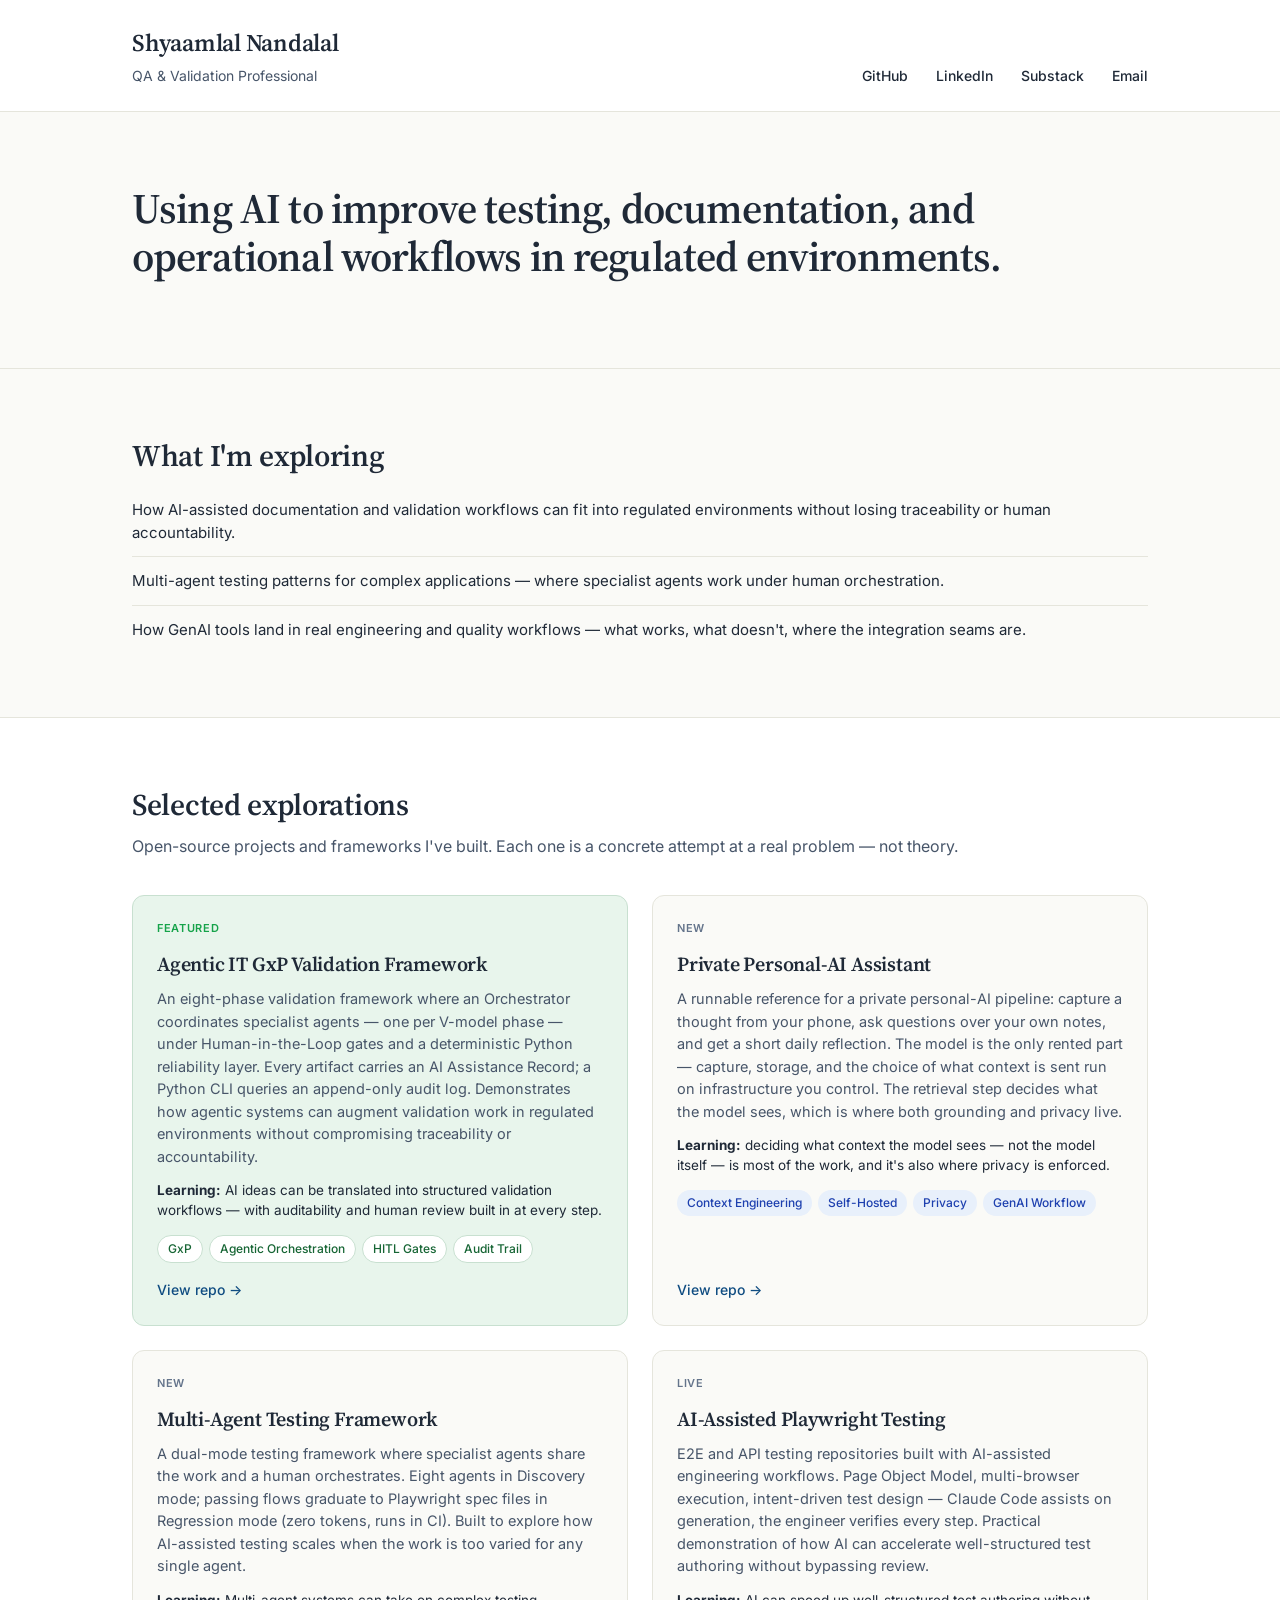
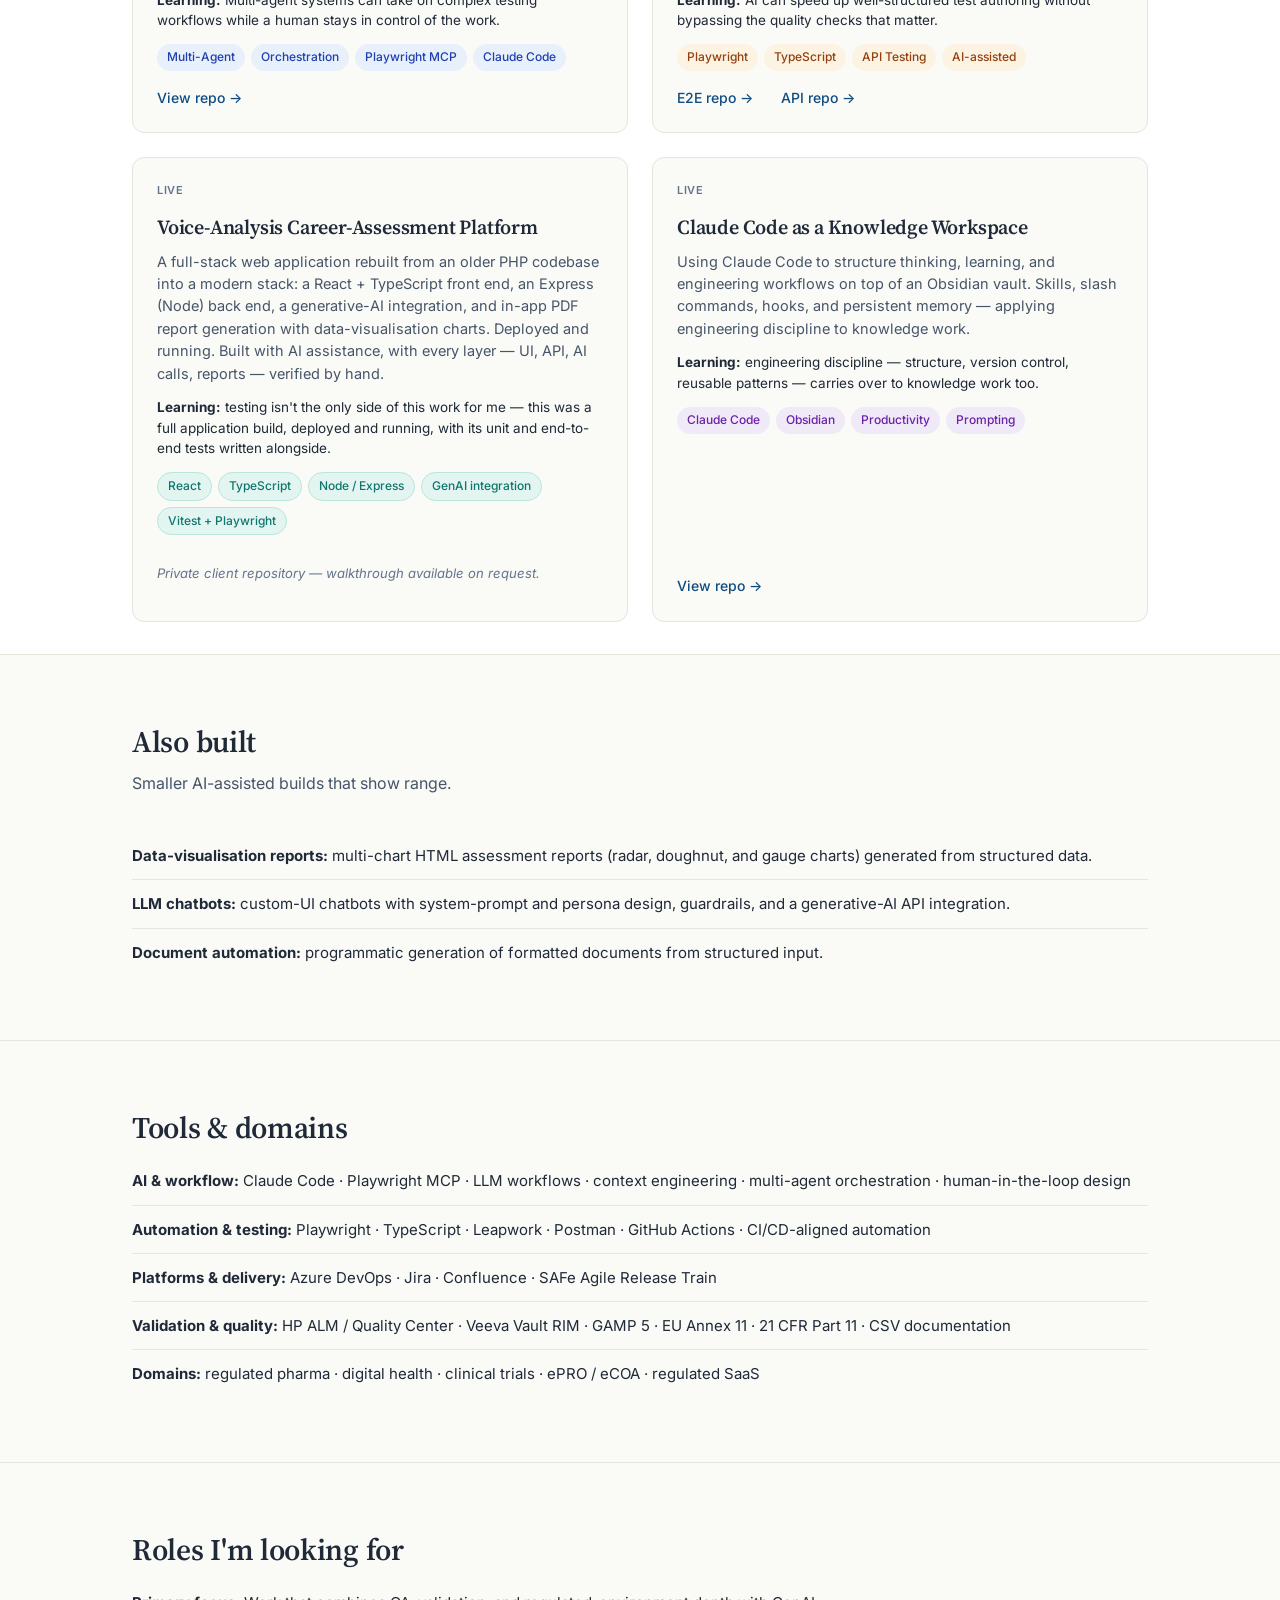
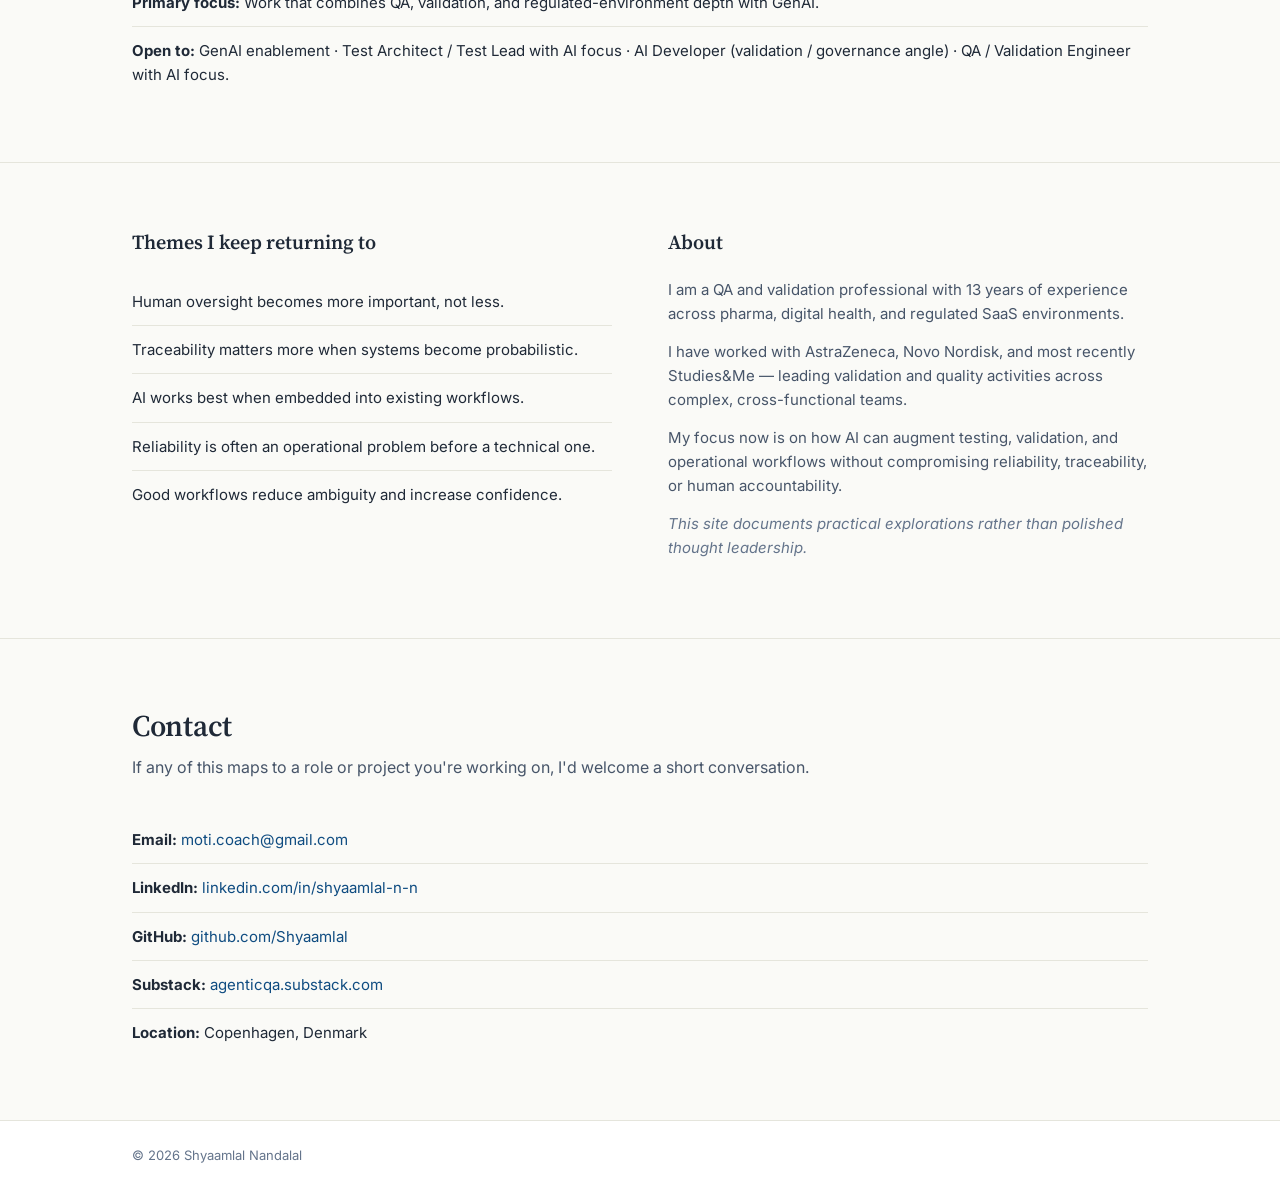
==== index.html @ 88d8c084 "Add Substack link to nav and contact Co-Authored-By: Claude Opus 5.5 <noreply@anthropic.com>" ====
<!DOCTYPE html>
<html lang="en">
<head>
  <meta charset="UTF-8" />
  <meta name="viewport" content="width=device-width, initial-scale=1.0" />
  <title>Shyaamlal Nandalal — QA & Validation Professional</title>
  <meta name="description" content="QA & Validation Professional using AI to improve testing, documentation, and operational workflows in regulated environments." />
  <link rel="stylesheet" href="style.css" />
  <link rel="preconnect" href="https://fonts.googleapis.com">
  <link rel="preconnect" href="https://fonts.gstatic.com" crossorigin>
  <link href="https://fonts.googleapis.com/css2?family=Inter:wght@400;500;600;700&family=Source+Serif+4:wght@400;600&display=swap" rel="stylesheet">
</head>
<body>

  <header class="site-header">
    <div class="container header-inner">
      <div class="brand">
        <h1 class="brand-name">Shyaamlal Nandalal</h1>
        <p class="brand-role">QA &amp; Validation Professional</p>
      </div>
      <nav class="site-nav">
        <a href="https://github.com/Shyaamlal" class="nav-link">GitHub</a>
        <a href="https://www.linkedin.com/in/shyaamlal-n-n/" class="nav-link">LinkedIn</a>
        <a href="https://agenticqa.substack.com" class="nav-link">Substack</a>
        <a href="mailto:moti.coach@gmail.com" class="nav-link">Email</a>
      </nav>
    </div>
  </header>

  <main>

    <section class="hero">
      <div class="container hero-inner">
        <div class="hero-text">
          <h2>Using AI to improve testing, documentation, and operational workflows in regulated environments.</h2>
        </div>
      </div>
    </section>

    <section id="what-i-help-with" class="themes-about">
      <div class="container">
        <h3 class="section-title">What I'm exploring</h3>
        <ul class="theme-list">
          <li>How AI-assisted documentation and validation workflows can fit into regulated environments without losing traceability or human accountability.</li>
          <li>Multi-agent testing patterns for complex applications — where specialist agents work under human orchestration.</li>
          <li>How GenAI tools land in real engineering and quality workflows — what works, what doesn't, where the integration seams are.</li>
        </ul>
      </div>
    </section>

    <section id="explorations" class="explorations">
      <div class="container">
        <h3 class="section-title">Selected explorations</h3>
        <p class="section-lede">Open-source projects and frameworks I've built. Each one is a concrete attempt at a real problem — not theory.</p>

        <div class="explorations-grid">

          <!-- Featured exploration -->
          <article class="exploration exploration-featured">
            <span class="exploration-badge">Featured</span>
            <h4 class="exploration-title">Agentic IT GxP Validation Framework</h4>
            <p class="exploration-desc">An eight-phase validation framework where an Orchestrator coordinates specialist agents — one per V-model phase — under Human-in-the-Loop gates and a deterministic Python reliability layer. Every artifact carries an AI Assistance Record; a Python CLI queries an append-only audit log. Demonstrates how agentic systems can augment validation work in regulated environments without compromising traceability or accountability.</p>
            <p class="exploration-takeaway"><strong>Learning:</strong> AI ideas can be translated into structured validation workflows — with auditability and human review built in at every step.</p>
            <div class="exploration-tags">
              <span class="tag tag-green">GxP</span>
              <span class="tag tag-green">Agentic Orchestration</span>
              <span class="tag tag-green">HITL Gates</span>
              <span class="tag tag-green">Audit Trail</span>
            </div>
            <div class="exploration-actions">
              <a href="https://github.com/Shyaamlal/AI-native-GxP-Validation-Testing" class="btn-link-accent">View repo →</a>
            </div>
          </article>

          <!-- Private Personal-AI Assistant -->
          <article class="exploration">
            <span class="exploration-status">New</span>
            <h4 class="exploration-title">Private Personal-AI Assistant</h4>
            <p class="exploration-desc">A runnable reference for a private personal-AI pipeline: capture a thought from your phone, ask questions over your own notes, and get a short daily reflection. The model is the only rented part — capture, storage, and the choice of what context is sent run on infrastructure you control. The retrieval step decides what the model sees, which is where both grounding and privacy live.</p>
            <p class="exploration-takeaway"><strong>Learning:</strong> deciding what context the model sees — not the model itself — is most of the work, and it's also where privacy is enforced.</p>
            <div class="exploration-tags">
              <span class="tag tag-blue">Context Engineering</span>
              <span class="tag tag-blue">Self-Hosted</span>
              <span class="tag tag-blue">Privacy</span>
              <span class="tag tag-blue">GenAI Workflow</span>
            </div>
            <div class="exploration-actions">
              <a href="https://github.com/Shyaamlal/personal-ai-assistant" class="btn-link-accent">View repo →</a>
            </div>
          </article>

          <!-- Multi-Agent Testing -->
          <article class="exploration">
            <span class="exploration-status">New</span>
            <h4 class="exploration-title">Multi-Agent Testing Framework</h4>
            <p class="exploration-desc">A dual-mode testing framework where specialist agents share the work and a human orchestrates. Eight agents in Discovery mode; passing flows graduate to Playwright spec files in Regression mode (zero tokens, runs in CI). Built to explore how AI-assisted testing scales when the work is too varied for any single agent.</p>
            <p class="exploration-takeaway"><strong>Learning:</strong> Multi-agent systems can take on complex testing workflows while a human stays in control of the work.</p>
            <div class="exploration-tags">
              <span class="tag tag-blue">Multi-Agent</span>
              <span class="tag tag-blue">Orchestration</span>
              <span class="tag tag-blue">Playwright MCP</span>
              <span class="tag tag-blue">Claude Code</span>
            </div>
            <div class="exploration-actions">
              <a href="https://github.com/Shyaamlal/claude-multi-agent-testing" class="btn-link-accent">View repo →</a>
            </div>
          </article>

          <!-- Playwright -->
          <article class="exploration">
            <span class="exploration-status">Live</span>
            <h4 class="exploration-title">AI-Assisted Playwright Testing</h4>
            <p class="exploration-desc">E2E and API testing repositories built with AI-assisted engineering workflows. Page Object Model, multi-browser execution, intent-driven test design — Claude Code assists on generation, the engineer verifies every step. Practical demonstration of how AI can accelerate well-structured test authoring without bypassing review.</p>
            <p class="exploration-takeaway"><strong>Learning:</strong> AI can speed up well-structured test authoring without bypassing the quality checks that matter.</p>
            <div class="exploration-tags">
              <span class="tag tag-amber">Playwright</span>
              <span class="tag tag-amber">TypeScript</span>
              <span class="tag tag-amber">API Testing</span>
              <span class="tag tag-amber">AI-assisted</span>
            </div>
            <div class="exploration-actions">
              <a href="https://github.com/Shyaamlal/playwright-ai-assisted-testing" class="btn-link-accent">E2E repo →</a>
              <a href="https://github.com/Shyaamlal/playwright-api-testing" class="btn-link-accent">API repo →</a>
            </div>
          </article>

          <!-- Voice-Analysis Platform (full-stack build) -->
          <article class="exploration">
            <span class="exploration-status">Live</span>
            <h4 class="exploration-title">Voice-Analysis Career-Assessment Platform</h4>
            <p class="exploration-desc">A full-stack web application rebuilt from an older PHP codebase into a modern stack: a React + TypeScript front end, an Express (Node) back end, a generative-AI integration, and in-app PDF report generation with data-visualisation charts. Deployed and running. Built with AI assistance, with every layer — UI, API, AI calls, reports — verified by hand.</p>
            <p class="exploration-takeaway"><strong>Learning:</strong> testing isn't the only side of this work for me — this was a full application build, deployed and running, with its unit and end-to-end tests written alongside.</p>
            <div class="exploration-tags">
              <span class="tag tag-teal">React</span>
              <span class="tag tag-teal">TypeScript</span>
              <span class="tag tag-teal">Node / Express</span>
              <span class="tag tag-teal">GenAI integration</span>
              <span class="tag tag-teal">Vitest + Playwright</span>
            </div>
            <p class="exploration-note">Private client repository — walkthrough available on request.</p>
          </article>

          <!-- Claude Code as Second Brain -->
          <article class="exploration">
            <span class="exploration-status">Live</span>
            <h4 class="exploration-title">Claude Code as a Knowledge Workspace</h4>
            <p class="exploration-desc">Using Claude Code to structure thinking, learning, and engineering workflows on top of an Obsidian vault. Skills, slash commands, hooks, and persistent memory — applying engineering discipline to knowledge work.</p>
            <p class="exploration-takeaway"><strong>Learning:</strong> engineering discipline — structure, version control, reusable patterns — carries over to knowledge work too.</p>
            <div class="exploration-tags">
              <span class="tag tag-purple">Claude Code</span>
              <span class="tag tag-purple">Obsidian</span>
              <span class="tag tag-purple">Productivity</span>
              <span class="tag tag-purple">Prompting</span>
            </div>
            <div class="exploration-actions">
              <a href="https://github.com/Shyaamlal/claude-obsidian-second-brain" class="btn-link-accent">View repo →</a>
            </div>
          </article>

        </div>
      </div>
    </section>

    <section id="also-built" class="themes-about">
      <div class="container">
        <h3 class="section-title">Also built</h3>
        <p class="section-lede">Smaller AI-assisted builds that show range.</p>
        <ul class="theme-list">
          <li><strong>Data-visualisation reports:</strong> multi-chart HTML assessment reports (radar, doughnut, and gauge charts) generated from structured data.</li>
          <li><strong>LLM chatbots:</strong> custom-UI chatbots with system-prompt and persona design, guardrails, and a generative-AI API integration.</li>
          <li><strong>Document automation:</strong> programmatic generation of formatted documents from structured input.</li>
        </ul>
      </div>
    </section>

    <section id="tools-domains" class="themes-about">
      <div class="container">
        <h3 class="section-title">Tools &amp; domains</h3>
        <ul class="theme-list">
          <li><strong>AI &amp; workflow:</strong> Claude Code · Playwright MCP · LLM workflows · context engineering · multi-agent orchestration · human-in-the-loop design</li>
          <li><strong>Automation &amp; testing:</strong> Playwright · TypeScript · Leapwork · Postman · GitHub Actions · CI/CD-aligned automation</li>
          <li><strong>Platforms &amp; delivery:</strong> Azure DevOps · Jira · Confluence · SAFe Agile Release Train</li>
          <li><strong>Validation &amp; quality:</strong> HP ALM / Quality Center · Veeva Vault RIM · GAMP 5 · EU Annex 11 · 21 CFR Part 11 · CSV documentation</li>
          <li><strong>Domains:</strong> regulated pharma · digital health · clinical trials · ePRO / eCOA · regulated SaaS</li>
        </ul>
      </div>
    </section>

    <section id="roles" class="themes-about">
      <div class="container">
        <h3 class="section-title">Roles I'm looking for</h3>
        <ul class="theme-list">
          <li><strong>Primary focus:</strong> Work that combines QA, validation, and regulated-environment depth with GenAI.</li>
          <li><strong>Open to:</strong> GenAI enablement · Test Architect / Test Lead with AI focus · AI Developer (validation / governance angle) · QA / Validation Engineer with AI focus.</li>
        </ul>
      </div>
    </section>

    <section class="themes-about">
      <div class="container themes-about-inner">

        <div class="themes">
          <h3 class="section-title-small">Themes I keep returning to</h3>
          <ul class="theme-list">
            <li>Human oversight becomes more important, not less.</li>
            <li>Traceability matters more when systems become probabilistic.</li>
            <li>AI works best when embedded into existing workflows.</li>
            <li>Reliability is often an operational problem before a technical one.</li>
            <li>Good workflows reduce ambiguity and increase confidence.</li>
          </ul>
        </div>

        <div id="about" class="about">
          <h3 class="section-title-small">About</h3>
          <p>I am a QA and validation professional with 13 years of experience across pharma, digital health, and regulated SaaS environments.</p>
          <p>I have worked with AstraZeneca, Novo Nordisk, and most recently Studies&amp;Me — leading validation and quality activities across complex, cross-functional teams.</p>
          <p>My focus now is on how AI can augment testing, validation, and operational workflows without compromising reliability, traceability, or human accountability.</p>
          <p class="about-stance">This site documents practical explorations rather than polished thought leadership.</p>
        </div>

      </div>
    </section>

    <section id="contact" class="themes-about">
      <div class="container">
        <h3 class="section-title">Contact</h3>
        <p class="section-lede">If any of this maps to a role or project you're working on, I'd welcome a short conversation.</p>
        <ul class="theme-list">
          <li><strong>Email:</strong> <a href="mailto:moti.coach@gmail.com">moti.coach@gmail.com</a></li>
          <li><strong>LinkedIn:</strong> <a href="https://www.linkedin.com/in/shyaamlal-n-n/">linkedin.com/in/shyaamlal-n-n</a></li>
          <li><strong>GitHub:</strong> <a href="https://github.com/Shyaamlal">github.com/Shyaamlal</a></li>
          <li><strong>Substack:</strong> <a href="https://agenticqa.substack.com">agenticqa.substack.com</a></li>
          <li><strong>Location:</strong> Copenhagen, Denmark</li>
        </ul>
      </div>
    </section>

  </main>

  <footer class="site-footer">
    <div class="container footer-inner">
      <p class="copyright">© 2026 Shyaamlal Nandalal</p>
    </div>
  </footer>

</body>
</html>
---- style.css ----
/* =========================================================
   Shyaamlal Nandalal — portfolio site v1
   Aesthetic: clean, professional, warm-neutral palette.
   Matches the ChatGPT mockup from 2026-05-14.
   ========================================================= */

:root {
  --bg: #fafaf7;
  --bg-soft: #ffffff;
  --bg-muted: #f4f4ef;
  --border: #e5e5dc;
  --border-strong: #d4d4c8;
  --text: #1f2937;
  --text-muted: #475569;
  --text-soft: #64748b;
  --accent: #0f4c81;
  --accent-soft: #e8f0f7;
  --green: #16a34a;
  --green-soft: #e8f5ec;
  --blue-soft: #e8f0fb;
  --amber-soft: #fdf3e3;
  --purple-soft: #f0eaf8;
  --teal-soft: #e3f5f1;
  --radius: 12px;
  --radius-sm: 6px;
  --shadow-card: 0 1px 2px rgba(0,0,0,0.04), 0 1px 1px rgba(0,0,0,0.02);
  --font-sans: 'Inter', -apple-system, BlinkMacSystemFont, 'Segoe UI', Roboto, Helvetica, Arial, sans-serif;
  --font-serif: 'Source Serif 4', 'Georgia', serif;
  --max-width: 1080px;
}

* { box-sizing: border-box; }

html, body {
  margin: 0;
  padding: 0;
  background: var(--bg);
  color: var(--text);
  font-family: var(--font-sans);
  font-size: 16px;
  line-height: 1.55;
  -webkit-font-smoothing: antialiased;
  -moz-osx-font-smoothing: grayscale;
}

a {
  color: var(--accent);
  text-decoration: none;
  transition: opacity 0.15s ease;
}
a:hover { opacity: 0.7; }

.container {
  max-width: var(--max-width);
  margin: 0 auto;
  padding: 0 32px;
}

/* ========== HEADER ========== */
.site-header {
  border-bottom: 1px solid var(--border);
  padding: 24px 0;
  background: var(--bg-soft);
}
.header-inner {
  display: flex;
  justify-content: space-between;
  align-items: flex-end;
  gap: 24px;
  flex-wrap: wrap;
}
.brand-name {
  font-family: var(--font-serif);
  font-size: 24px;
  font-weight: 600;
  margin: 0;
  letter-spacing: -0.01em;
}
.brand-role {
  margin: 4px 0 0;
  color: var(--text-muted);
  font-size: 14px;
}
.site-nav {
  display: flex;
  gap: 28px;
}
.nav-link {
  font-size: 14px;
  color: var(--text);
  font-weight: 500;
}

/* ========== HERO ========== */
.hero {
  padding: 72px 0 64px;
  background: var(--bg);
}
.hero-inner {
  display: block;
}
.hero-text h2 {
  font-family: var(--font-serif);
  font-size: 42px;
  line-height: 1.15;
  font-weight: 600;
  letter-spacing: -0.02em;
  margin: 0 0 24px;
}
.hero-lede {
  font-size: 17px;
  color: var(--text-muted);
  margin: 0 0 16px;
  max-width: 480px;
}
.hero-stance {
  font-size: 16px;
  color: var(--text);
  margin: 0 0 32px;
  max-width: 480px;
  line-height: 1.55;
}
.hero-ctas {
  display: flex;
  gap: 20px;
  align-items: center;
}
.btn {
  display: inline-block;
  font-size: 14px;
  font-weight: 500;
  padding: 12px 20px;
  border-radius: var(--radius-sm);
  transition: opacity 0.15s ease, transform 0.15s ease;
}
.btn-primary {
  background: #111827;
  color: #fff;
  border: 1px solid #111827;
}
.btn-primary:hover {
  opacity: 0.88;
}
.btn-link {
  color: var(--accent);
  font-weight: 500;
  padding: 12px 4px;
}

/* Hero diagram */
.hero-diagram {
  background: var(--bg-soft);
  border: 1px solid var(--border);
  border-radius: var(--radius);
  padding: 24px;
  box-shadow: var(--shadow-card);
}
.hero-diagram svg {
  width: 100%;
  max-width: 320px;
  height: auto;
  margin: 0 auto;
  display: block;
}
.flow-box rect {
  fill: var(--bg-soft);
  stroke: #94a3b8;
  stroke-width: 1.1;
}
.flow-box text {
  font-family: var(--font-sans);
  font-size: 13px;
  fill: var(--text);
}
.flow-box-accent rect {
  fill: var(--green-soft);
  stroke: #16a34a;
}
.flow-box-ai rect {
  fill: var(--accent-soft);
  stroke: var(--accent);
}
.flow-box-ai .ai-label {
  font-size: 12px;
  font-weight: 600;
  fill: var(--accent);
}
.flow-box-ai .ai-sub {
  font-size: 10px;
  fill: var(--text-soft);
}
.diagram-caption {
  margin: 18px 0 0;
  font-family: var(--font-serif);
  font-style: italic;
  font-size: 15px;
  color: var(--text-muted);
  text-align: center;
  line-height: 1.5;
}

/* ========== EXPLORATIONS ========== */
.explorations {
  padding: 64px 0 32px;
  background: var(--bg-soft);
  border-top: 1px solid var(--border);
}
.section-title {
  font-family: var(--font-serif);
  font-size: 30px;
  font-weight: 600;
  letter-spacing: -0.01em;
  margin: 0 0 6px;
}
.section-title-small {
  font-family: var(--font-serif);
  font-size: 20px;
  font-weight: 600;
  margin: 0 0 20px;
}
.section-lede {
  color: var(--text-muted);
  margin: 0 0 36px;
}

.explorations-grid {
  display: grid;
  grid-template-columns: repeat(2, 1fr);
  gap: 24px;
}
.exploration {
  display: flex;
  flex-direction: column;
  padding: 24px;
  background: var(--bg);
  border: 1px solid var(--border);
  border-radius: var(--radius);
  transition: box-shadow 0.2s ease, transform 0.2s ease;
}
.exploration:hover {
  box-shadow: var(--shadow-card);
  transform: translateY(-2px);
}
.exploration-badge,
.exploration-status {
  display: inline-block;
  font-size: 11px;
  font-weight: 600;
  letter-spacing: 0.06em;
  text-transform: uppercase;
  color: var(--text-soft);
  margin-bottom: 12px;
}
.exploration-featured .exploration-badge {
  color: var(--green);
}

.exploration-featured {
  background: var(--green-soft);
  border-color: #c8e0d0;
}

.exploration-title {
  font-family: var(--font-serif);
  font-size: 20px;
  font-weight: 600;
  margin: 0 0 8px;
  letter-spacing: -0.01em;
}
.exploration-desc {
  color: var(--text-muted);
  margin: 0 0 12px;
  font-size: 14.5px;
  line-height: 1.55;
}
.exploration-takeaway {
  margin: 0 0 14px;
  font-size: 13.5px;
  line-height: 1.5;
  color: var(--text);
}
.exploration-tags {
  display: flex;
  flex-wrap: wrap;
  gap: 6px;
  margin-bottom: 16px;
}
.tag {
  display: inline-block;
  font-size: 12px;
  padding: 4px 10px;
  border-radius: 999px;
  font-weight: 500;
}
.tag-green { background: #fff; color: #166534; border: 1px solid #c8e0d0; }
.tag-blue { background: var(--blue-soft); color: #1e40af; }
.tag-amber { background: var(--amber-soft); color: #92400e; }
.tag-purple { background: var(--purple-soft); color: #6b21a8; }
.tag-teal { background: var(--teal-soft); color: #0f766e; border: 1px solid #b9e6dd; }

.exploration-note {
  margin-top: 0.75rem;
  font-size: 0.82rem;
  color: var(--text-soft);
  font-style: italic;
}

.exploration-actions {
  margin-top: auto;
  display: flex;
  gap: 16px;
  flex-wrap: wrap;
}
.btn-link-accent {
  color: var(--accent);
  font-weight: 500;
  font-size: 14px;
  display: inline-block;
  margin-right: 12px;
}
.btn-link-secondary {
  color: var(--text-muted);
  font-weight: 500;
  font-size: 14px;
}

.more-coming {
  text-align: center;
  color: var(--text-soft);
  font-style: italic;
  margin: 40px 0 16px;
  font-size: 14px;
}

/* ========== THEMES + ABOUT ========== */
.themes-about {
  padding: 64px 0;
  background: var(--bg);
  border-top: 1px solid var(--border);
}
.themes-about-inner {
  display: grid;
  grid-template-columns: 1fr 1fr;
  gap: 56px;
}
.theme-list {
  list-style: none;
  padding: 0;
  margin: 0;
}
.theme-list li {
  padding: 12px 0;
  border-bottom: 1px solid var(--border);
  color: var(--text);
  font-size: 15px;
}
.theme-list li:last-child {
  border-bottom: none;
}
.about p {
  margin: 0 0 14px;
  color: var(--text-muted);
  font-size: 15px;
  line-height: 1.6;
}
.about-stance {
  font-style: italic;
  color: var(--text-soft) !important;
}

/* ========== FOOTER ========== */
.site-footer {
  border-top: 1px solid var(--border);
  padding: 24px 0;
  background: var(--bg-soft);
}
.footer-inner {
  display: flex;
  justify-content: space-between;
  align-items: center;
  flex-wrap: wrap;
  gap: 16px;
}
.copyright {
  margin: 0;
  font-size: 13px;
  color: var(--text-soft);
}
.footer-nav {
  display: flex;
  gap: 24px;
}
.footer-nav a {
  font-size: 13px;
  color: var(--text-muted);
}

/* ========== RESPONSIVE ========== */
@media (max-width: 860px) {
  .hero { padding: 48px 0 40px; }
  .hero-text h2 { font-size: 32px; }
  .header-inner { flex-direction: column; align-items: flex-start; }
  .site-nav { gap: 18px; flex-wrap: wrap; }
  .explorations-grid { grid-template-columns: 1fr; }
  .themes-about-inner { grid-template-columns: 1fr; gap: 40px; }
  .container { padding: 0 20px; }
}

@media (max-width: 480px) {
  .hero-text h2 { font-size: 28px; }
  .exploration { padding: 20px; }
  .footer-inner { flex-direction: column; align-items: flex-start; }
}
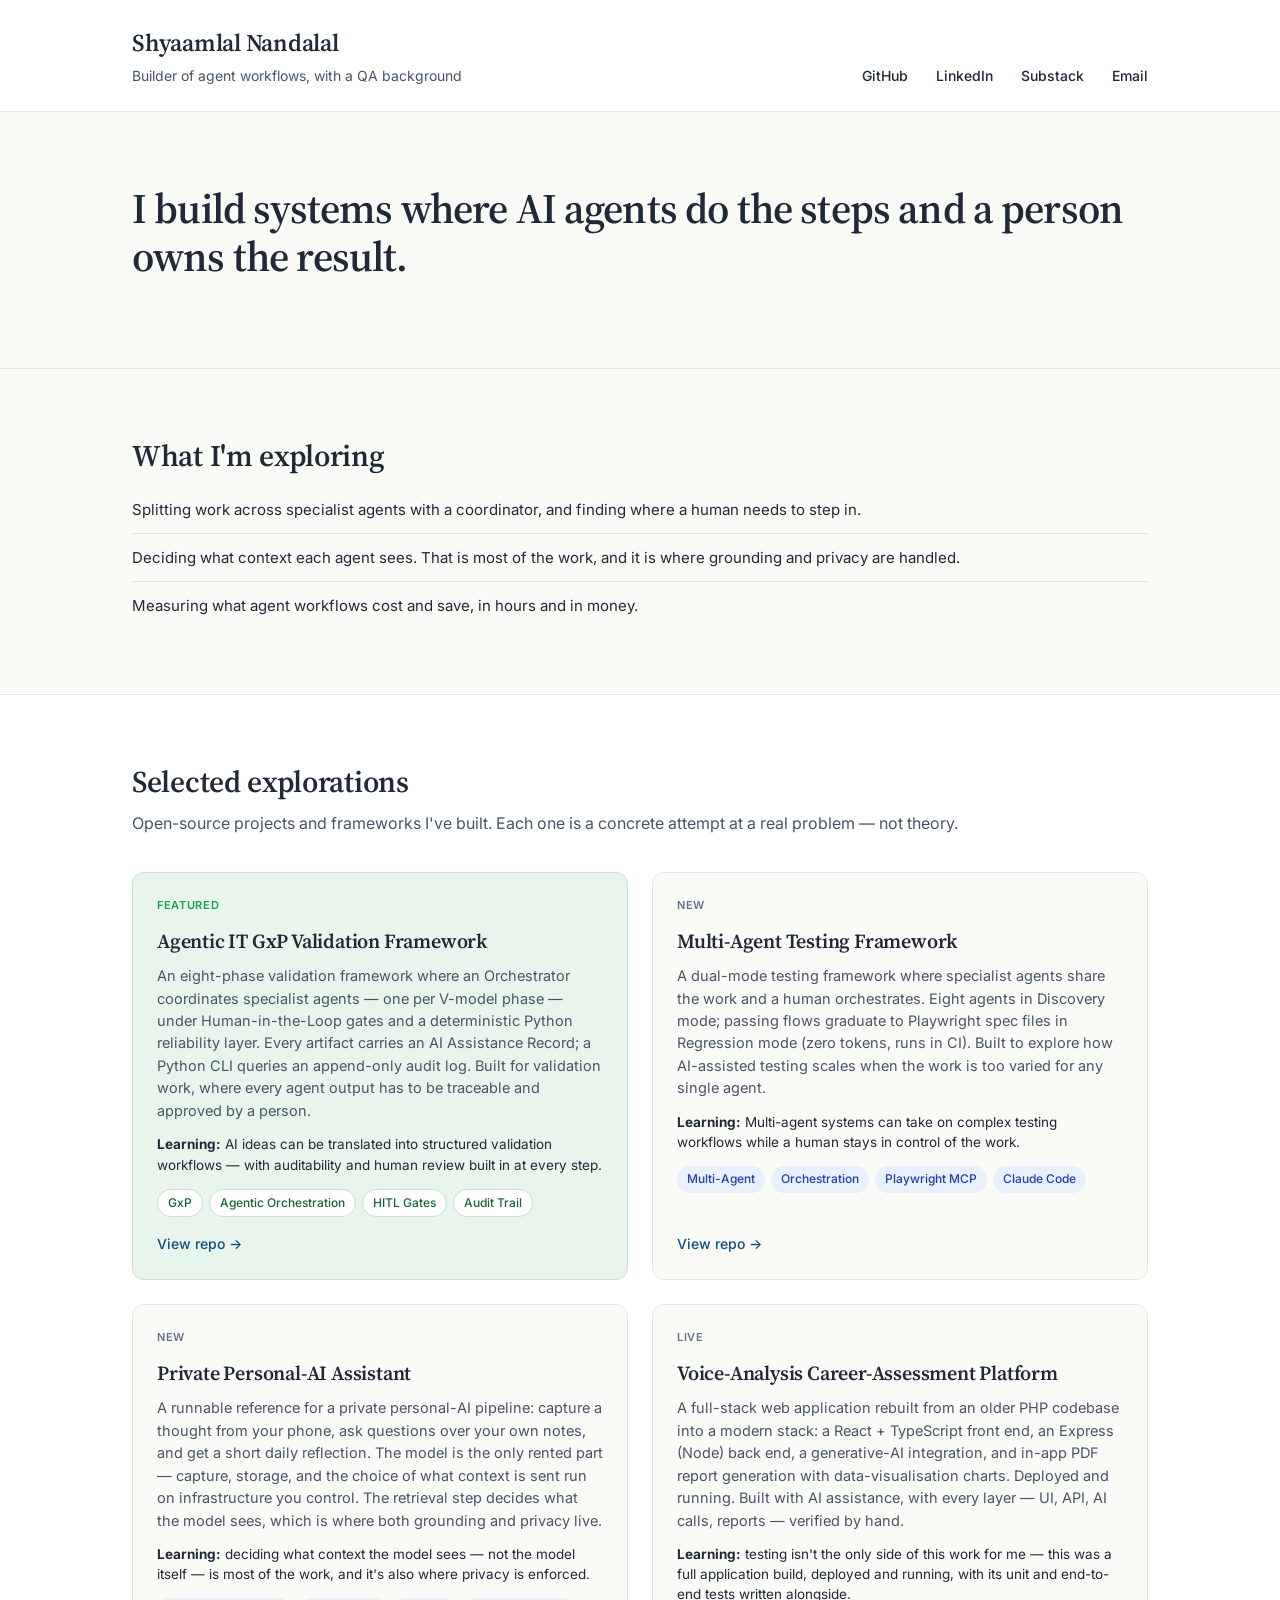
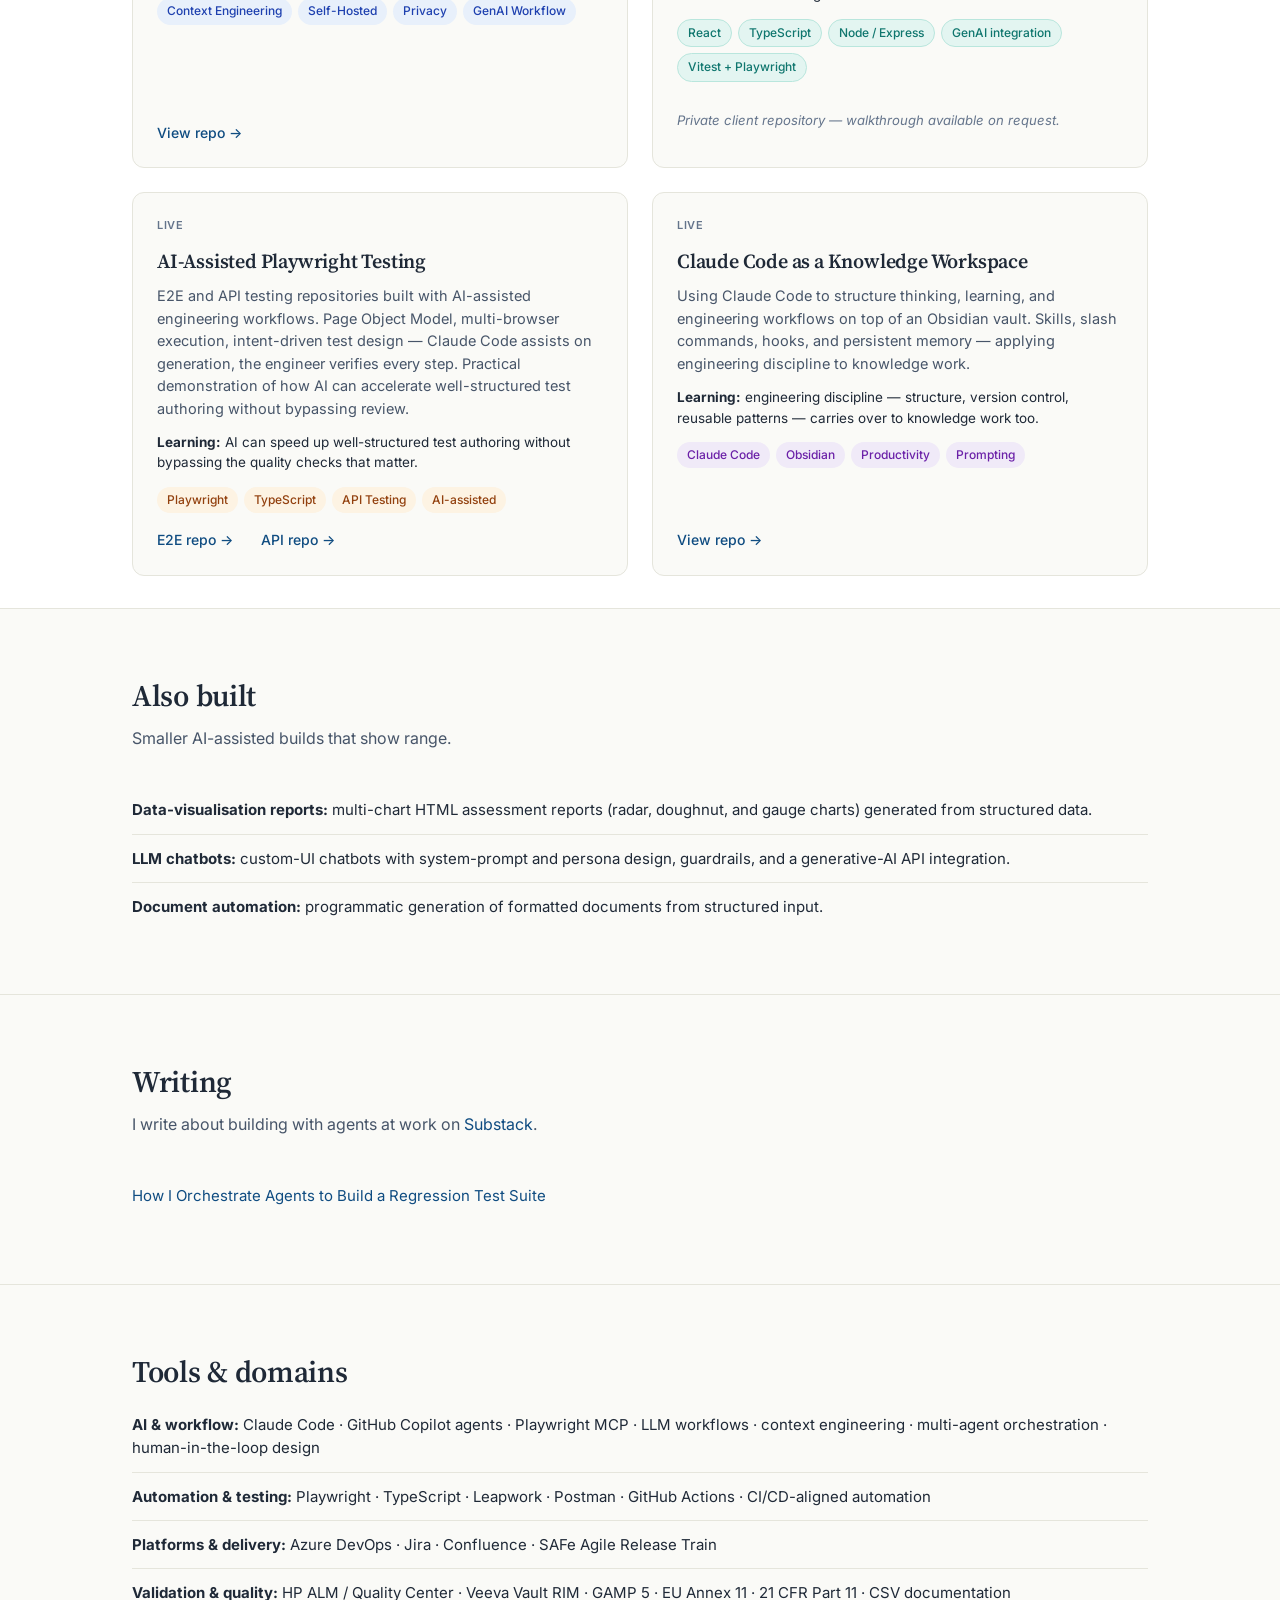
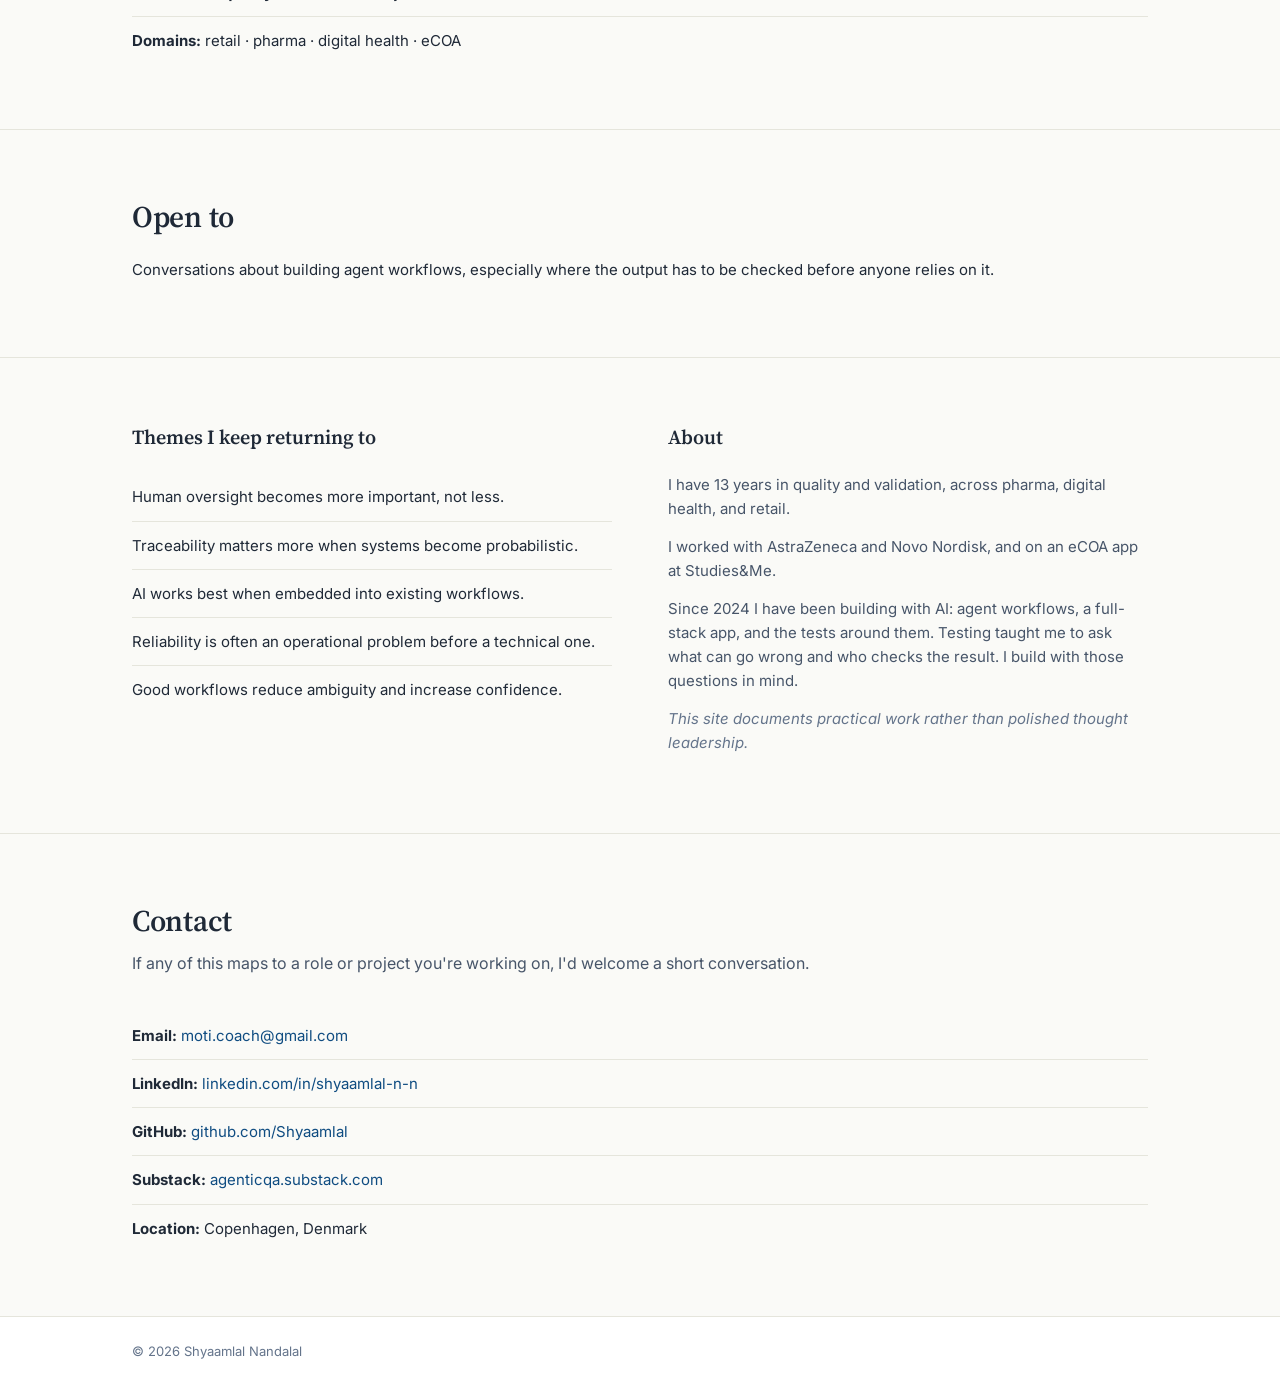
==== commit b75597c1: "Reposition site around building with AI agents Co-Authored-By: Claude Opus 5.5 <noreply@anthropic.co" ====
--- a/index.html
+++ b/index.html
@@ -3,8 +3,8 @@
 <head>
   <meta charset="UTF-8" />
   <meta name="viewport" content="width=device-width, initial-scale=1.0" />
-  <title>Shyaamlal Nandalal — QA & Validation Professional</title>
-  <meta name="description" content="QA & Validation Professional using AI to improve testing, documentation, and operational workflows in regulated environments." />
+  <title>Shyaamlal Nandalal | Building with AI agents</title>
+  <meta name="description" content="I build systems where AI agents do the steps and a person owns the result." />
   <link rel="stylesheet" href="style.css" />
   <link rel="preconnect" href="https://fonts.googleapis.com">
   <link rel="preconnect" href="https://fonts.gstatic.com" crossorigin>
@@ -16,7 +16,7 @@
     <div class="container header-inner">
       <div class="brand">
         <h1 class="brand-name">Shyaamlal Nandalal</h1>
-        <p class="brand-role">QA &amp; Validation Professional</p>
+        <p class="brand-role">Builder of agent workflows, with a QA background</p>
       </div>
       <nav class="site-nav">
         <a href="https://github.com/Shyaamlal" class="nav-link">GitHub</a>
@@ -32,7 +32,7 @@
     <section class="hero">
       <div class="container hero-inner">
         <div class="hero-text">
-          <h2>Using AI to improve testing, documentation, and operational workflows in regulated environments.</h2>
+          <h2>I build systems where AI agents do the steps and a person owns the result.</h2>
         </div>
       </div>
     </section>
@@ -41,9 +41,9 @@
       <div class="container">
         <h3 class="section-title">What I'm exploring</h3>
         <ul class="theme-list">
-          <li>How AI-assisted documentation and validation workflows can fit into regulated environments without losing traceability or human accountability.</li>
-          <li>Multi-agent testing patterns for complex applications — where specialist agents work under human orchestration.</li>
-          <li>How GenAI tools land in real engineering and quality workflows — what works, what doesn't, where the integration seams are.</li>
+          <li>Splitting work across specialist agents with a coordinator, and finding where a human needs to step in.</li>
+          <li>Deciding what context each agent sees. That is most of the work, and it is where grounding and privacy are handled.</li>
+          <li>Measuring what agent workflows cost and save, in hours and in money.</li>
         </ul>
       </div>
     </section>
@@ -59,7 +59,7 @@
           <article class="exploration exploration-featured">
             <span class="exploration-badge">Featured</span>
             <h4 class="exploration-title">Agentic IT GxP Validation Framework</h4>
-            <p class="exploration-desc">An eight-phase validation framework where an Orchestrator coordinates specialist agents — one per V-model phase — under Human-in-the-Loop gates and a deterministic Python reliability layer. Every artifact carries an AI Assistance Record; a Python CLI queries an append-only audit log. Demonstrates how agentic systems can augment validation work in regulated environments without compromising traceability or accountability.</p>
+            <p class="exploration-desc">An eight-phase validation framework where an Orchestrator coordinates specialist agents — one per V-model phase — under Human-in-the-Loop gates and a deterministic Python reliability layer. Every artifact carries an AI Assistance Record; a Python CLI queries an append-only audit log. Built for validation work, where every agent output has to be traceable and approved by a person.</p>
             <p class="exploration-takeaway"><strong>Learning:</strong> AI ideas can be translated into structured validation workflows — with auditability and human review built in at every step.</p>
             <div class="exploration-tags">
               <span class="tag tag-green">GxP</span>
@@ -72,6 +72,23 @@
             </div>
           </article>
 
+          <!-- Multi-Agent Testing -->
+          <article class="exploration">
+            <span class="exploration-status">New</span>
+            <h4 class="exploration-title">Multi-Agent Testing Framework</h4>
+            <p class="exploration-desc">A dual-mode testing framework where specialist agents share the work and a human orchestrates. Eight agents in Discovery mode; passing flows graduate to Playwright spec files in Regression mode (zero tokens, runs in CI). Built to explore how AI-assisted testing scales when the work is too varied for any single agent.</p>
+            <p class="exploration-takeaway"><strong>Learning:</strong> Multi-agent systems can take on complex testing workflows while a human stays in control of the work.</p>
+            <div class="exploration-tags">
+              <span class="tag tag-blue">Multi-Agent</span>
+              <span class="tag tag-blue">Orchestration</span>
+              <span class="tag tag-blue">Playwright MCP</span>
+              <span class="tag tag-blue">Claude Code</span>
+            </div>
+            <div class="exploration-actions">
+              <a href="https://github.com/Shyaamlal/claude-multi-agent-testing" class="btn-link-accent">View repo →</a>
+            </div>
+          </article>
+
           <!-- Private Personal-AI Assistant -->
           <article class="exploration">
             <span class="exploration-status">New</span>
@@ -86,41 +103,6 @@
             </div>
             <div class="exploration-actions">
               <a href="https://github.com/Shyaamlal/personal-ai-assistant" class="btn-link-accent">View repo →</a>
-            </div>
-          </article>
-
-          <!-- Multi-Agent Testing -->
-          <article class="exploration">
-            <span class="exploration-status">New</span>
-            <h4 class="exploration-title">Multi-Agent Testing Framework</h4>
-            <p class="exploration-desc">A dual-mode testing framework where specialist agents share the work and a human orchestrates. Eight agents in Discovery mode; passing flows graduate to Playwright spec files in Regression mode (zero tokens, runs in CI). Built to explore how AI-assisted testing scales when the work is too varied for any single agent.</p>
-            <p class="exploration-takeaway"><strong>Learning:</strong> Multi-agent systems can take on complex testing workflows while a human stays in control of the work.</p>
-            <div class="exploration-tags">
-              <span class="tag tag-blue">Multi-Agent</span>
-              <span class="tag tag-blue">Orchestration</span>
-              <span class="tag tag-blue">Playwright MCP</span>
-              <span class="tag tag-blue">Claude Code</span>
-            </div>
-            <div class="exploration-actions">
-              <a href="https://github.com/Shyaamlal/claude-multi-agent-testing" class="btn-link-accent">View repo →</a>
-            </div>
-          </article>
-
-          <!-- Playwright -->
-          <article class="exploration">
-            <span class="exploration-status">Live</span>
-            <h4 class="exploration-title">AI-Assisted Playwright Testing</h4>
-            <p class="exploration-desc">E2E and API testing repositories built with AI-assisted engineering workflows. Page Object Model, multi-browser execution, intent-driven test design — Claude Code assists on generation, the engineer verifies every step. Practical demonstration of how AI can accelerate well-structured test authoring without bypassing review.</p>
-            <p class="exploration-takeaway"><strong>Learning:</strong> AI can speed up well-structured test authoring without bypassing the quality checks that matter.</p>
-            <div class="exploration-tags">
-              <span class="tag tag-amber">Playwright</span>
-              <span class="tag tag-amber">TypeScript</span>
-              <span class="tag tag-amber">API Testing</span>
-              <span class="tag tag-amber">AI-assisted</span>
-            </div>
-            <div class="exploration-actions">
-              <a href="https://github.com/Shyaamlal/playwright-ai-assisted-testing" class="btn-link-accent">E2E repo →</a>
-              <a href="https://github.com/Shyaamlal/playwright-api-testing" class="btn-link-accent">API repo →</a>
             </div>
           </article>
 
@@ -140,6 +122,24 @@
             <p class="exploration-note">Private client repository — walkthrough available on request.</p>
           </article>
 
+          <!-- Playwright -->
+          <article class="exploration">
+            <span class="exploration-status">Live</span>
+            <h4 class="exploration-title">AI-Assisted Playwright Testing</h4>
+            <p class="exploration-desc">E2E and API testing repositories built with AI-assisted engineering workflows. Page Object Model, multi-browser execution, intent-driven test design — Claude Code assists on generation, the engineer verifies every step. Practical demonstration of how AI can accelerate well-structured test authoring without bypassing review.</p>
+            <p class="exploration-takeaway"><strong>Learning:</strong> AI can speed up well-structured test authoring without bypassing the quality checks that matter.</p>
+            <div class="exploration-tags">
+              <span class="tag tag-amber">Playwright</span>
+              <span class="tag tag-amber">TypeScript</span>
+              <span class="tag tag-amber">API Testing</span>
+              <span class="tag tag-amber">AI-assisted</span>
+            </div>
+            <div class="exploration-actions">
+              <a href="https://github.com/Shyaamlal/playwright-ai-assisted-testing" class="btn-link-accent">E2E repo →</a>
+              <a href="https://github.com/Shyaamlal/playwright-api-testing" class="btn-link-accent">API repo →</a>
+            </div>
+          </article>
+
           <!-- Claude Code as Second Brain -->
           <article class="exploration">
             <span class="exploration-status">Live</span>
@@ -173,25 +173,34 @@
       </div>
     </section>
 
+    <section id="writing" class="themes-about">
+      <div class="container">
+        <h3 class="section-title">Writing</h3>
+        <p class="section-lede">I write about building with agents at work on <a href="https://agenticqa.substack.com">Substack</a>.</p>
+        <ul class="theme-list">
+          <li><a href="https://agenticqa.substack.com/p/how-i-orchestrate-agents-to-build">How I Orchestrate Agents to Build a Regression Test Suite</a></li>
+        </ul>
+      </div>
+    </section>
+
     <section id="tools-domains" class="themes-about">
       <div class="container">
         <h3 class="section-title">Tools &amp; domains</h3>
         <ul class="theme-list">
-          <li><strong>AI &amp; workflow:</strong> Claude Code · Playwright MCP · LLM workflows · context engineering · multi-agent orchestration · human-in-the-loop design</li>
+          <li><strong>AI &amp; workflow:</strong> Claude Code · GitHub Copilot agents · Playwright MCP · LLM workflows · context engineering · multi-agent orchestration · human-in-the-loop design</li>
           <li><strong>Automation &amp; testing:</strong> Playwright · TypeScript · Leapwork · Postman · GitHub Actions · CI/CD-aligned automation</li>
           <li><strong>Platforms &amp; delivery:</strong> Azure DevOps · Jira · Confluence · SAFe Agile Release Train</li>
           <li><strong>Validation &amp; quality:</strong> HP ALM / Quality Center · Veeva Vault RIM · GAMP 5 · EU Annex 11 · 21 CFR Part 11 · CSV documentation</li>
-          <li><strong>Domains:</strong> regulated pharma · digital health · clinical trials · ePRO / eCOA · regulated SaaS</li>
-        </ul>
-      </div>
-    </section>
-
-    <section id="roles" class="themes-about">
-      <div class="container">
-        <h3 class="section-title">Roles I'm looking for</h3>
-        <ul class="theme-list">
-          <li><strong>Primary focus:</strong> Work that combines QA, validation, and regulated-environment depth with GenAI.</li>
-          <li><strong>Open to:</strong> GenAI enablement · Test Architect / Test Lead with AI focus · AI Developer (validation / governance angle) · QA / Validation Engineer with AI focus.</li>
+          <li><strong>Domains:</strong> retail · pharma · digital health · eCOA</li>
+        </ul>
+      </div>
+    </section>
+
+    <section id="open-to" class="themes-about">
+      <div class="container">
+        <h3 class="section-title">Open to</h3>
+        <ul class="theme-list">
+          <li>Conversations about building agent workflows, especially where the output has to be checked before anyone relies on it.</li>
         </ul>
       </div>
     </section>
@@ -212,10 +221,10 @@
 
         <div id="about" class="about">
           <h3 class="section-title-small">About</h3>
-          <p>I am a QA and validation professional with 13 years of experience across pharma, digital health, and regulated SaaS environments.</p>
-          <p>I have worked with AstraZeneca, Novo Nordisk, and most recently Studies&amp;Me — leading validation and quality activities across complex, cross-functional teams.</p>
-          <p>My focus now is on how AI can augment testing, validation, and operational workflows without compromising reliability, traceability, or human accountability.</p>
-          <p class="about-stance">This site documents practical explorations rather than polished thought leadership.</p>
+          <p>I have 13 years in quality and validation, across pharma, digital health, and retail.</p>
+          <p>I worked with AstraZeneca and Novo Nordisk, and on an eCOA app at Studies&amp;Me.</p>
+          <p>Since 2024 I have been building with AI: agent workflows, a full-stack app, and the tests around them. Testing taught me to ask what can go wrong and who checks the result. I build with those questions in mind.</p>
+          <p class="about-stance">This site documents practical work rather than polished thought leadership.</p>
         </div>
 
       </div>
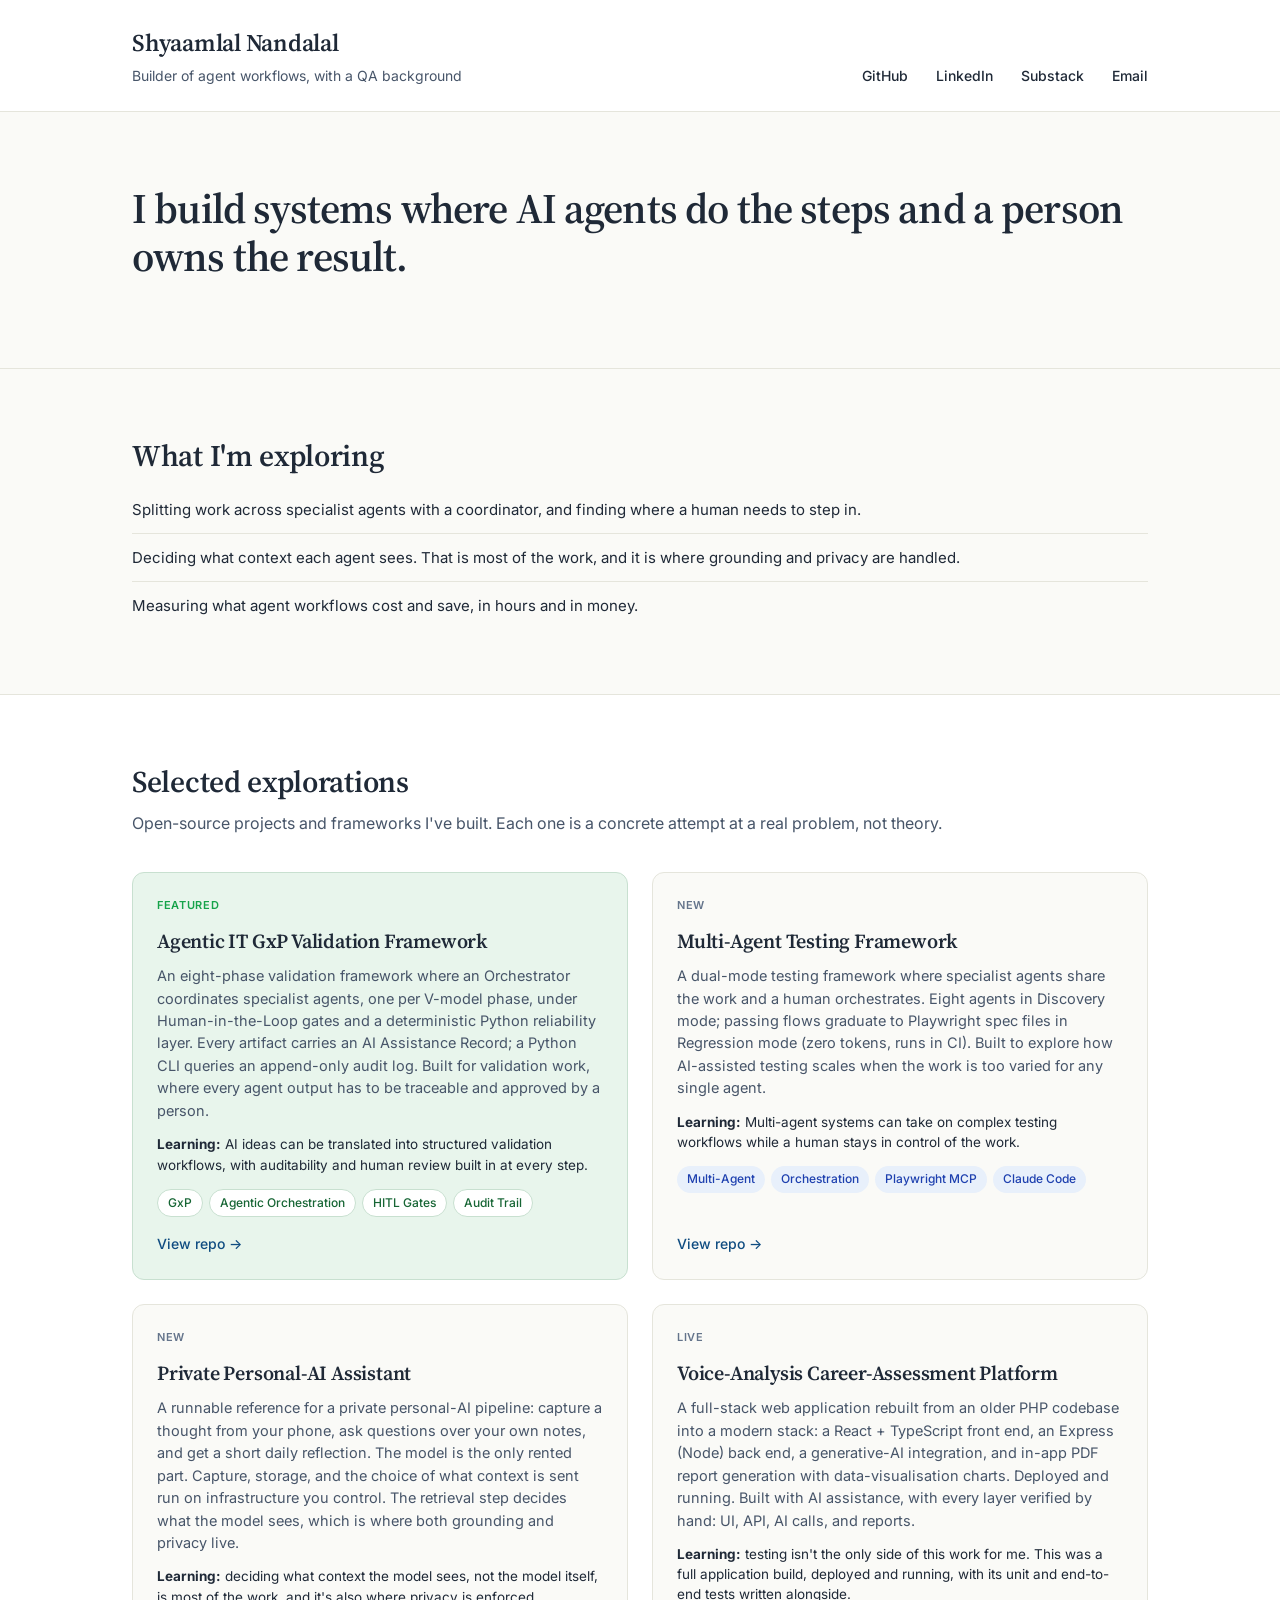
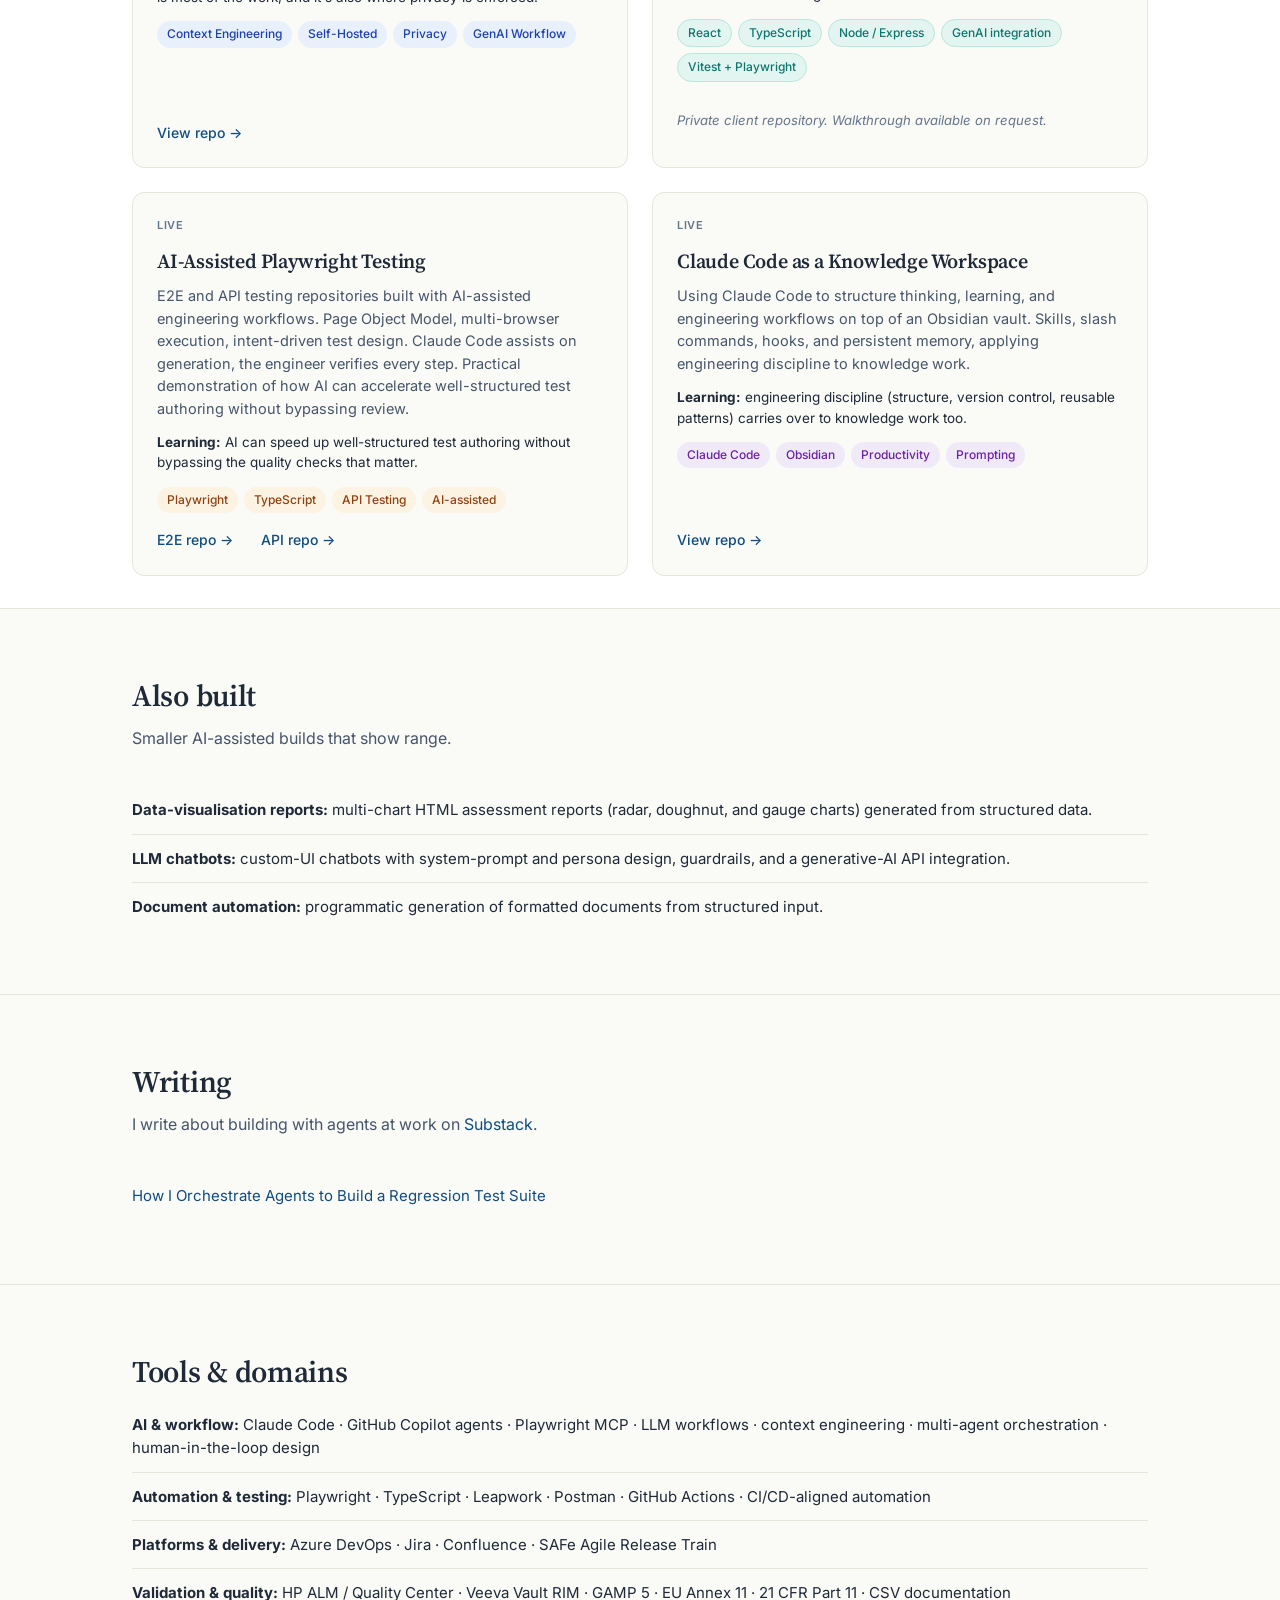
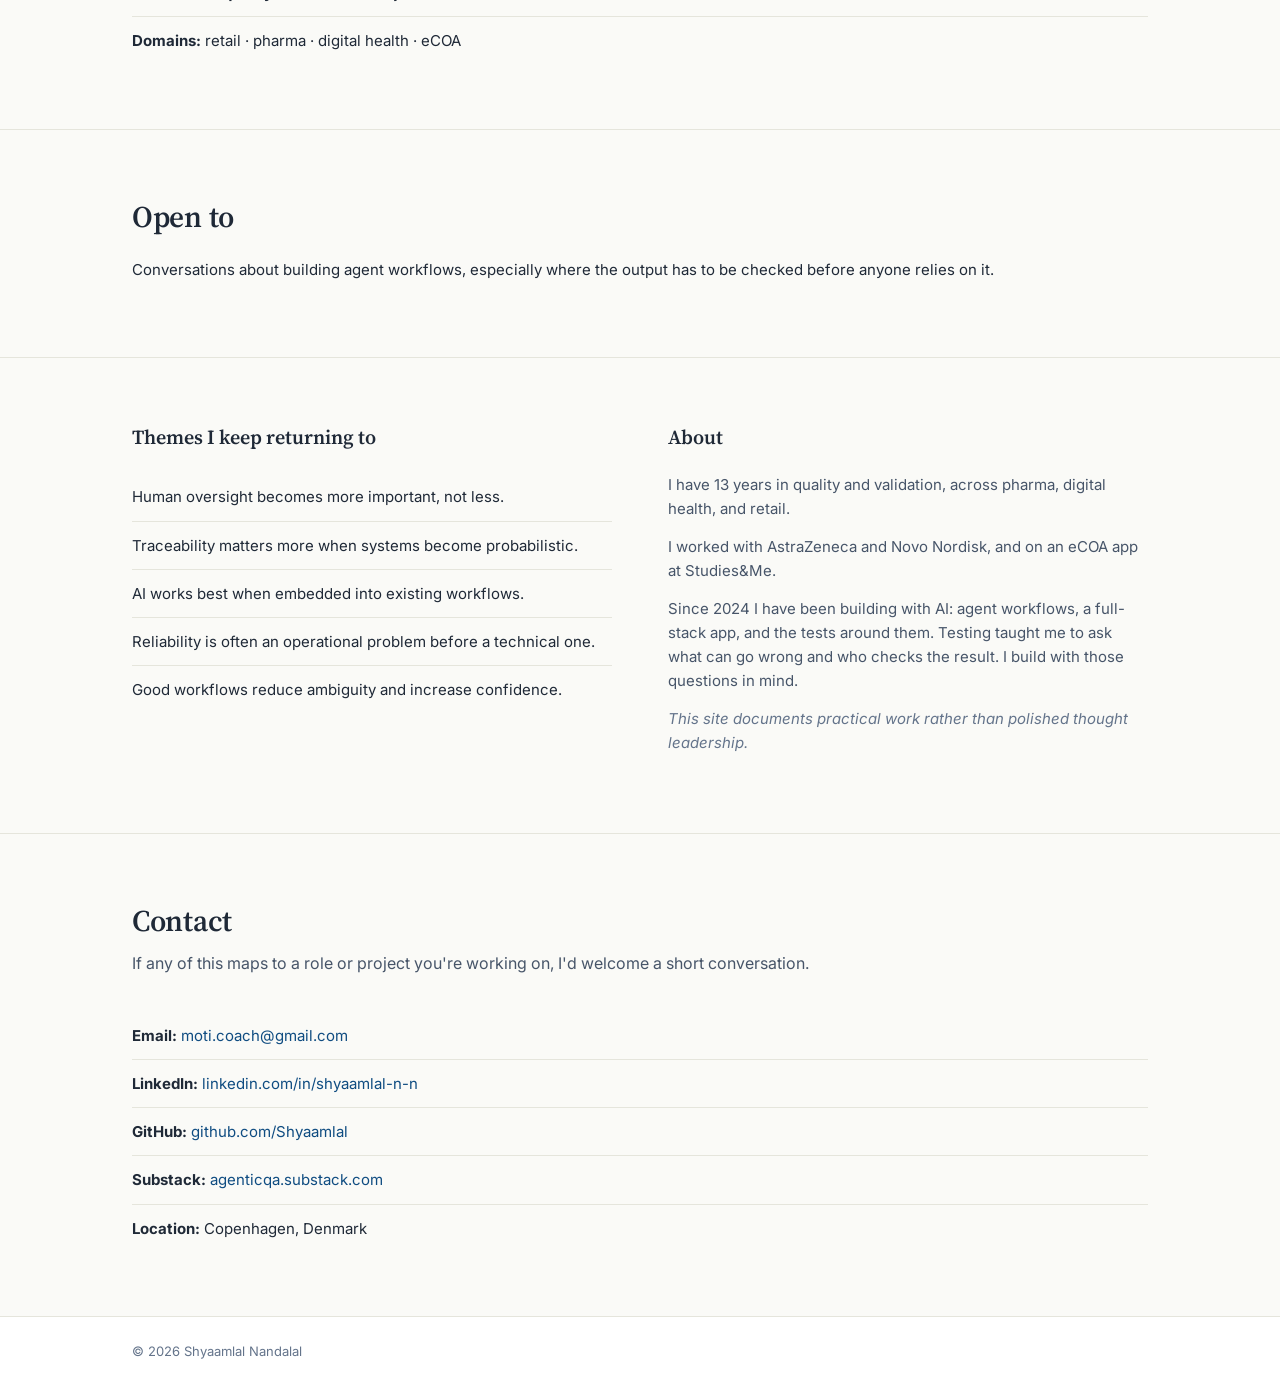
==== commit 24b76415: "Remove em dashes from site copy Co-Authored-By: Claude Opus 5.5 <noreply@anthropic.com>" ====
--- a/index.html
+++ b/index.html
@@ -51,7 +51,7 @@
     <section id="explorations" class="explorations">
       <div class="container">
         <h3 class="section-title">Selected explorations</h3>
-        <p class="section-lede">Open-source projects and frameworks I've built. Each one is a concrete attempt at a real problem — not theory.</p>
+        <p class="section-lede">Open-source projects and frameworks I've built. Each one is a concrete attempt at a real problem, not theory.</p>
 
         <div class="explorations-grid">
 
@@ -59,8 +59,8 @@
           <article class="exploration exploration-featured">
             <span class="exploration-badge">Featured</span>
             <h4 class="exploration-title">Agentic IT GxP Validation Framework</h4>
-            <p class="exploration-desc">An eight-phase validation framework where an Orchestrator coordinates specialist agents — one per V-model phase — under Human-in-the-Loop gates and a deterministic Python reliability layer. Every artifact carries an AI Assistance Record; a Python CLI queries an append-only audit log. Built for validation work, where every agent output has to be traceable and approved by a person.</p>
-            <p class="exploration-takeaway"><strong>Learning:</strong> AI ideas can be translated into structured validation workflows — with auditability and human review built in at every step.</p>
+            <p class="exploration-desc">An eight-phase validation framework where an Orchestrator coordinates specialist agents, one per V-model phase, under Human-in-the-Loop gates and a deterministic Python reliability layer. Every artifact carries an AI Assistance Record; a Python CLI queries an append-only audit log. Built for validation work, where every agent output has to be traceable and approved by a person.</p>
+            <p class="exploration-takeaway"><strong>Learning:</strong> AI ideas can be translated into structured validation workflows, with auditability and human review built in at every step.</p>
             <div class="exploration-tags">
               <span class="tag tag-green">GxP</span>
               <span class="tag tag-green">Agentic Orchestration</span>
@@ -93,8 +93,8 @@
           <article class="exploration">
             <span class="exploration-status">New</span>
             <h4 class="exploration-title">Private Personal-AI Assistant</h4>
-            <p class="exploration-desc">A runnable reference for a private personal-AI pipeline: capture a thought from your phone, ask questions over your own notes, and get a short daily reflection. The model is the only rented part — capture, storage, and the choice of what context is sent run on infrastructure you control. The retrieval step decides what the model sees, which is where both grounding and privacy live.</p>
-            <p class="exploration-takeaway"><strong>Learning:</strong> deciding what context the model sees — not the model itself — is most of the work, and it's also where privacy is enforced.</p>
+            <p class="exploration-desc">A runnable reference for a private personal-AI pipeline: capture a thought from your phone, ask questions over your own notes, and get a short daily reflection. The model is the only rented part. Capture, storage, and the choice of what context is sent run on infrastructure you control. The retrieval step decides what the model sees, which is where both grounding and privacy live.</p>
+            <p class="exploration-takeaway"><strong>Learning:</strong> deciding what context the model sees, not the model itself, is most of the work, and it's also where privacy is enforced.</p>
             <div class="exploration-tags">
               <span class="tag tag-blue">Context Engineering</span>
               <span class="tag tag-blue">Self-Hosted</span>
@@ -110,8 +110,8 @@
           <article class="exploration">
             <span class="exploration-status">Live</span>
             <h4 class="exploration-title">Voice-Analysis Career-Assessment Platform</h4>
-            <p class="exploration-desc">A full-stack web application rebuilt from an older PHP codebase into a modern stack: a React + TypeScript front end, an Express (Node) back end, a generative-AI integration, and in-app PDF report generation with data-visualisation charts. Deployed and running. Built with AI assistance, with every layer — UI, API, AI calls, reports — verified by hand.</p>
-            <p class="exploration-takeaway"><strong>Learning:</strong> testing isn't the only side of this work for me — this was a full application build, deployed and running, with its unit and end-to-end tests written alongside.</p>
+            <p class="exploration-desc">A full-stack web application rebuilt from an older PHP codebase into a modern stack: a React + TypeScript front end, an Express (Node) back end, a generative-AI integration, and in-app PDF report generation with data-visualisation charts. Deployed and running. Built with AI assistance, with every layer verified by hand: UI, API, AI calls, and reports.</p>
+            <p class="exploration-takeaway"><strong>Learning:</strong> testing isn't the only side of this work for me. This was a full application build, deployed and running, with its unit and end-to-end tests written alongside.</p>
             <div class="exploration-tags">
               <span class="tag tag-teal">React</span>
               <span class="tag tag-teal">TypeScript</span>
@@ -119,14 +119,14 @@
               <span class="tag tag-teal">GenAI integration</span>
               <span class="tag tag-teal">Vitest + Playwright</span>
             </div>
-            <p class="exploration-note">Private client repository — walkthrough available on request.</p>
+            <p class="exploration-note">Private client repository. Walkthrough available on request.</p>
           </article>
 
           <!-- Playwright -->
           <article class="exploration">
             <span class="exploration-status">Live</span>
             <h4 class="exploration-title">AI-Assisted Playwright Testing</h4>
-            <p class="exploration-desc">E2E and API testing repositories built with AI-assisted engineering workflows. Page Object Model, multi-browser execution, intent-driven test design — Claude Code assists on generation, the engineer verifies every step. Practical demonstration of how AI can accelerate well-structured test authoring without bypassing review.</p>
+            <p class="exploration-desc">E2E and API testing repositories built with AI-assisted engineering workflows. Page Object Model, multi-browser execution, intent-driven test design. Claude Code assists on generation, the engineer verifies every step. Practical demonstration of how AI can accelerate well-structured test authoring without bypassing review.</p>
             <p class="exploration-takeaway"><strong>Learning:</strong> AI can speed up well-structured test authoring without bypassing the quality checks that matter.</p>
             <div class="exploration-tags">
               <span class="tag tag-amber">Playwright</span>
@@ -144,8 +144,8 @@
           <article class="exploration">
             <span class="exploration-status">Live</span>
             <h4 class="exploration-title">Claude Code as a Knowledge Workspace</h4>
-            <p class="exploration-desc">Using Claude Code to structure thinking, learning, and engineering workflows on top of an Obsidian vault. Skills, slash commands, hooks, and persistent memory — applying engineering discipline to knowledge work.</p>
-            <p class="exploration-takeaway"><strong>Learning:</strong> engineering discipline — structure, version control, reusable patterns — carries over to knowledge work too.</p>
+            <p class="exploration-desc">Using Claude Code to structure thinking, learning, and engineering workflows on top of an Obsidian vault. Skills, slash commands, hooks, and persistent memory, applying engineering discipline to knowledge work.</p>
+            <p class="exploration-takeaway"><strong>Learning:</strong> engineering discipline (structure, version control, reusable patterns) carries over to knowledge work too.</p>
             <div class="exploration-tags">
               <span class="tag tag-purple">Claude Code</span>
               <span class="tag tag-purple">Obsidian</span>
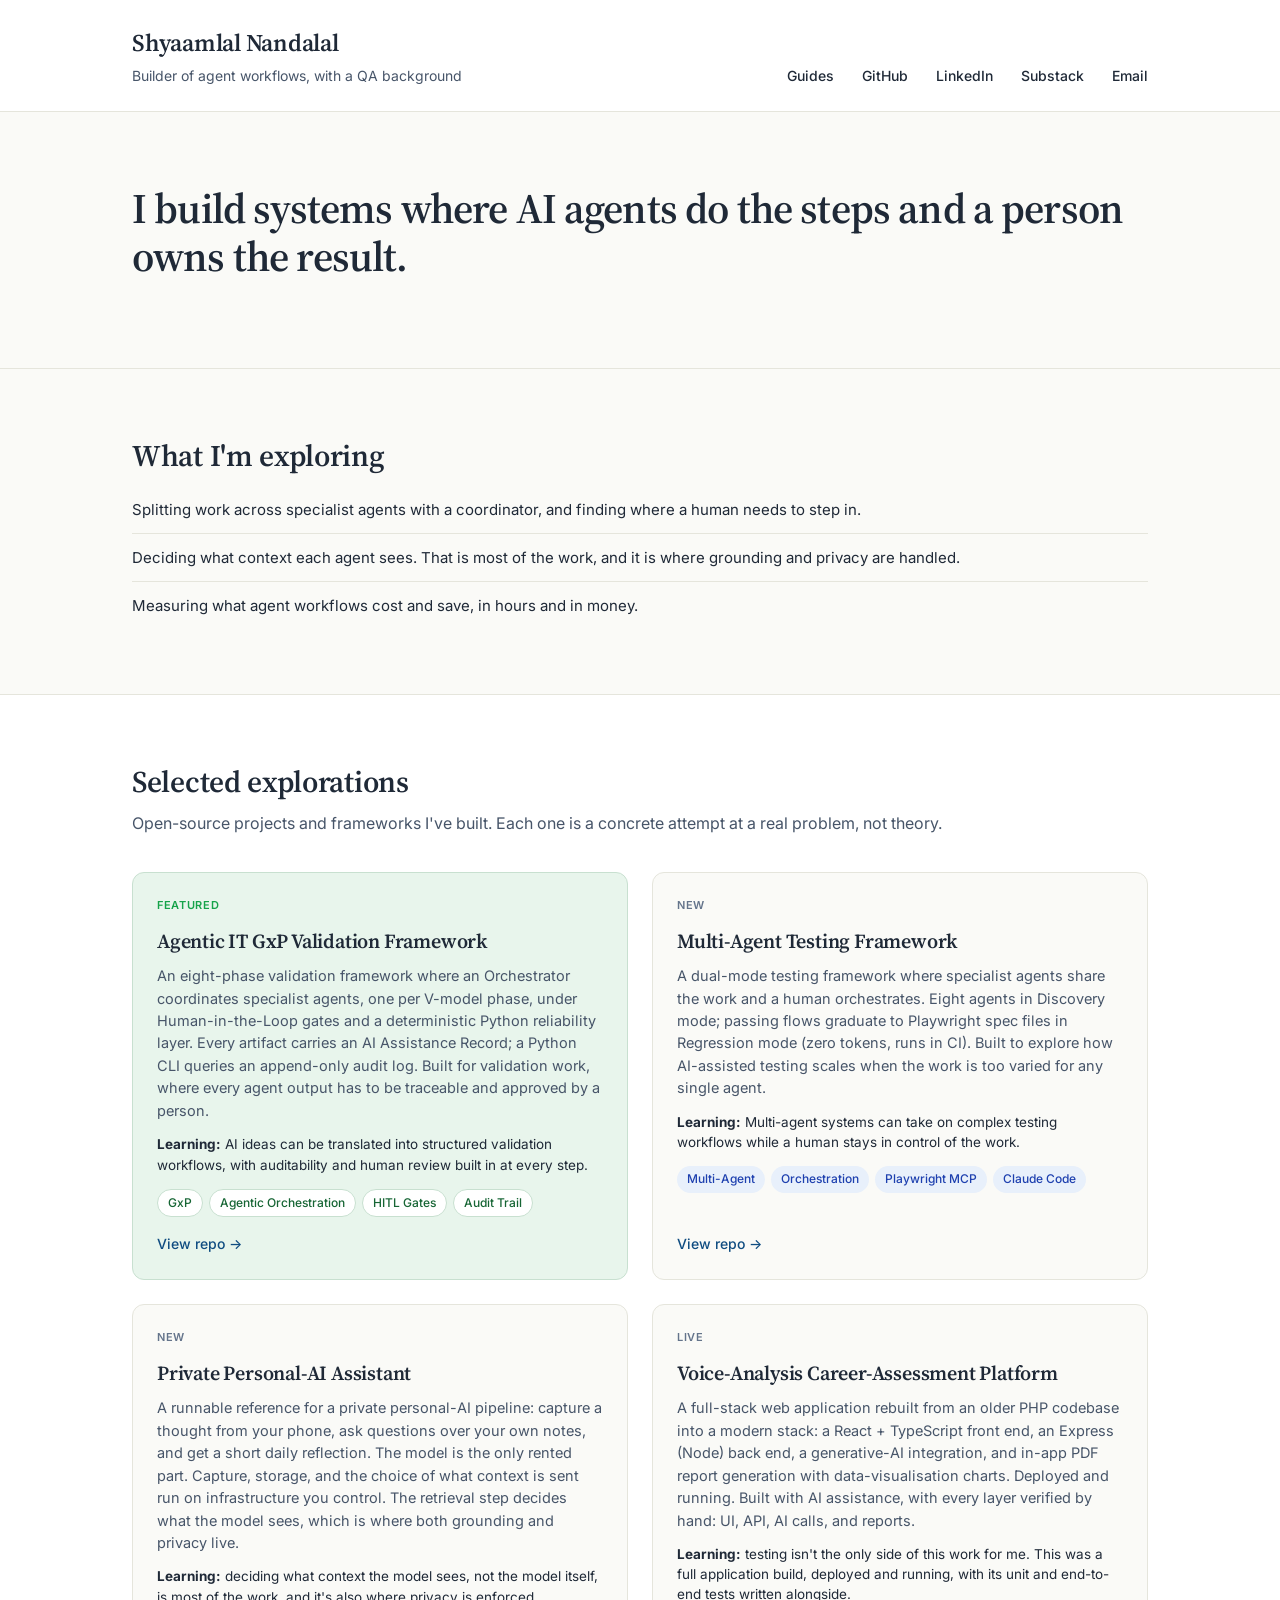
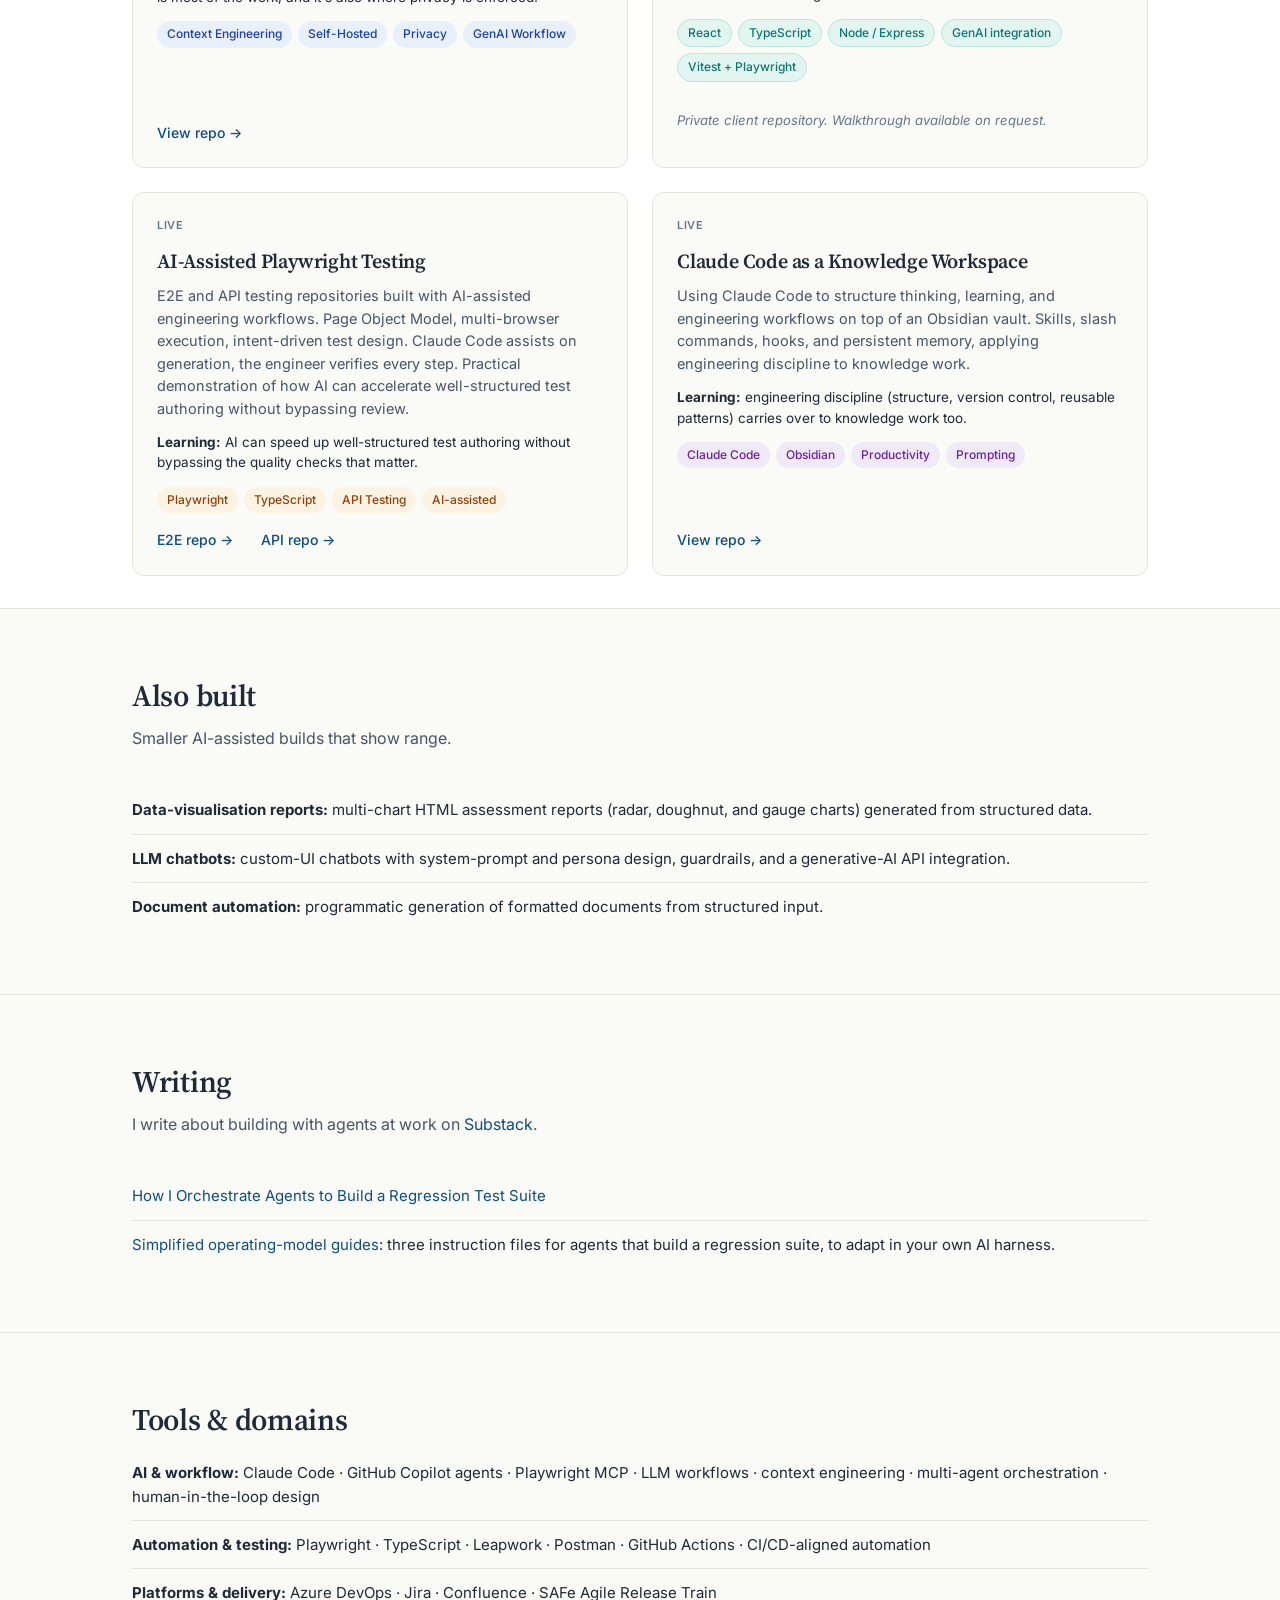
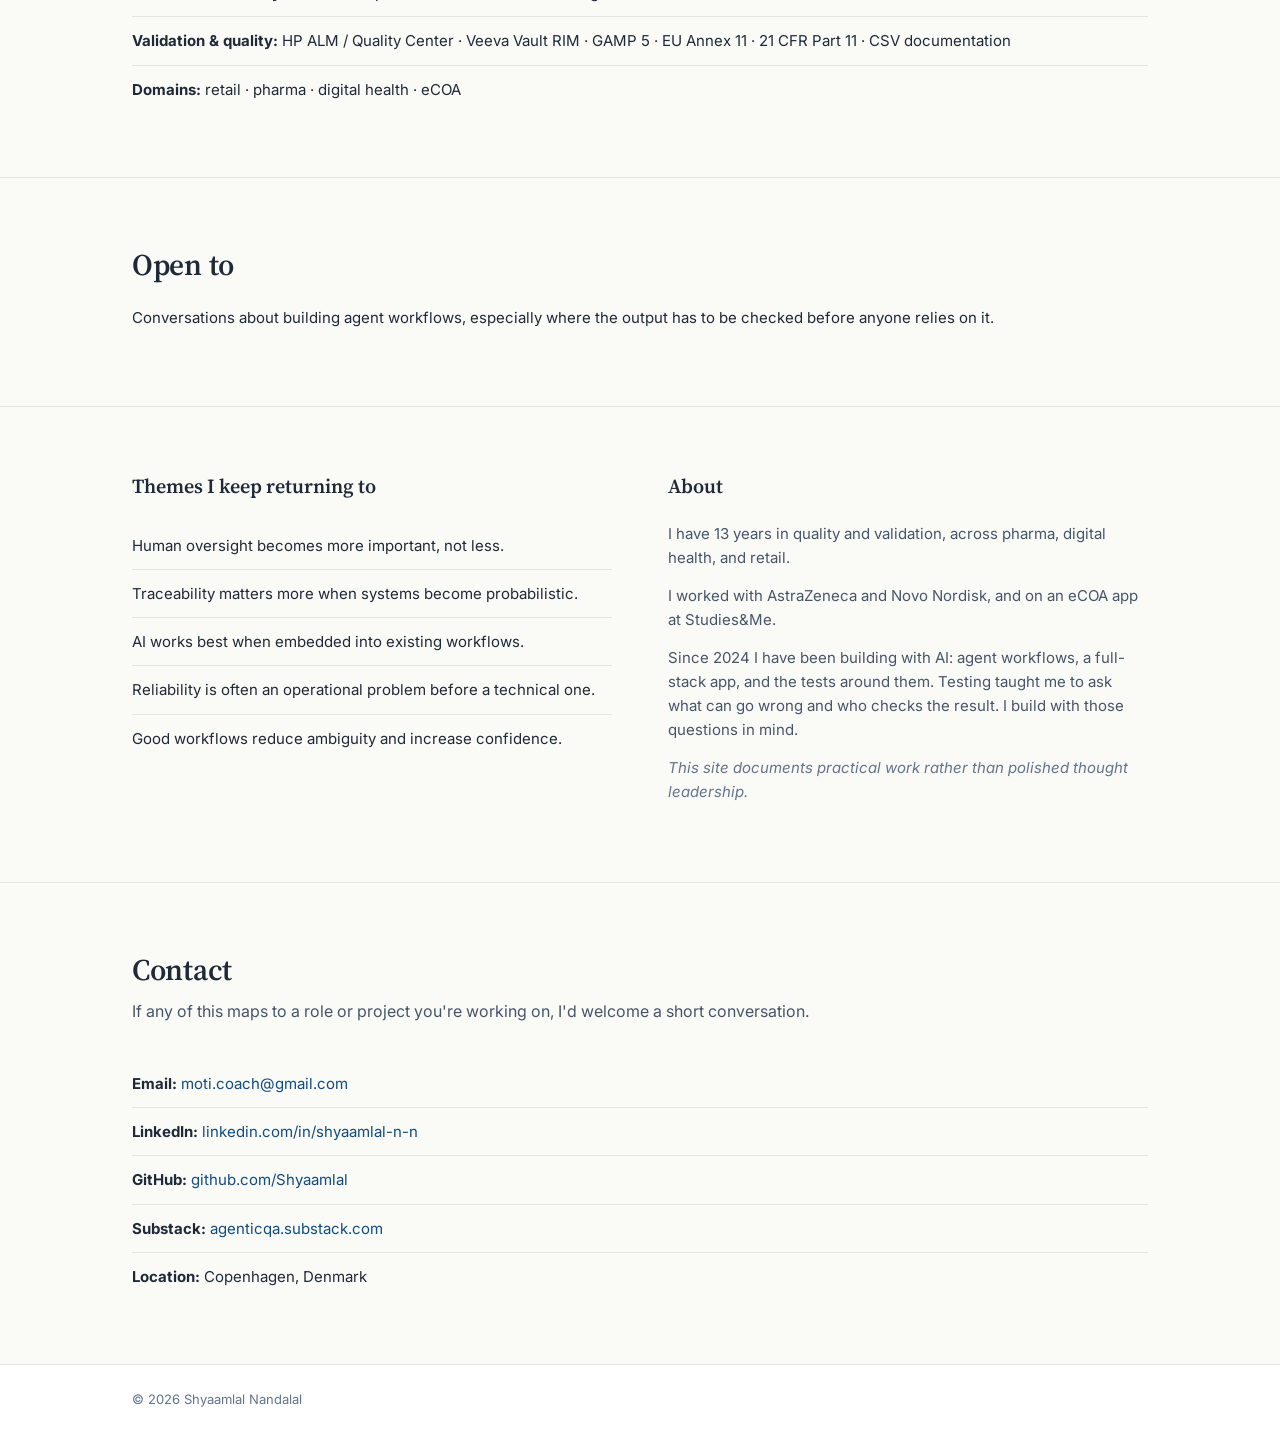
==== commit 2414550b: "Home page: link the agentic-qa guides from the nav and the Writing section Co-Authored-By: Claude Op" ====
--- a/index.html
+++ b/index.html
@@ -19,6 +19,7 @@
         <p class="brand-role">Builder of agent workflows, with a QA background</p>
       </div>
       <nav class="site-nav">
+        <a href="agentic-qa/" class="nav-link">Guides</a>
         <a href="https://github.com/Shyaamlal" class="nav-link">GitHub</a>
         <a href="https://www.linkedin.com/in/shyaamlal-n-n/" class="nav-link">LinkedIn</a>
         <a href="https://agenticqa.substack.com" class="nav-link">Substack</a>
@@ -179,6 +180,7 @@
         <p class="section-lede">I write about building with agents at work on <a href="https://agenticqa.substack.com">Substack</a>.</p>
         <ul class="theme-list">
           <li><a href="https://agenticqa.substack.com/p/how-i-orchestrate-agents-to-build">How I Orchestrate Agents to Build a Regression Test Suite</a></li>
+          <li><a href="agentic-qa/">Simplified operating-model guides</a>: three instruction files for agents that build a regression suite, to adapt in your own AI harness.</li>
         </ul>
       </div>
     </section>
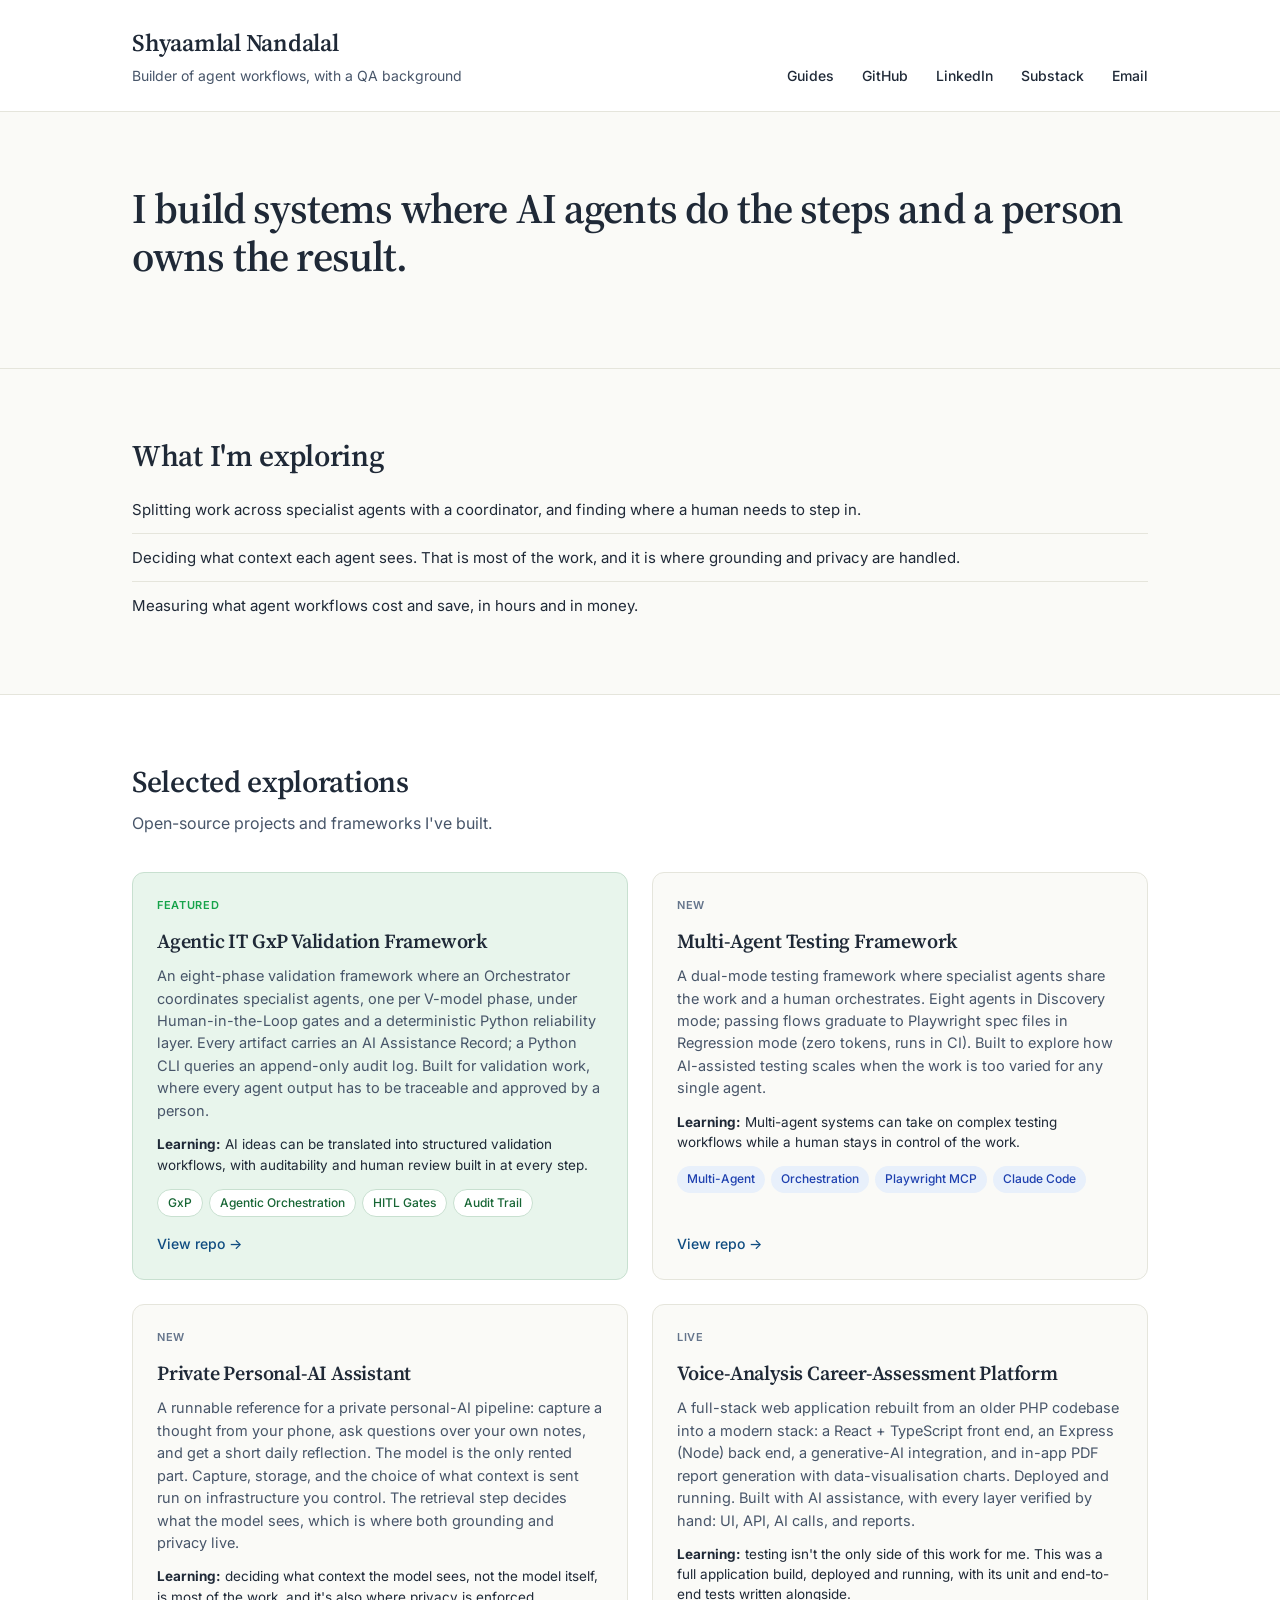
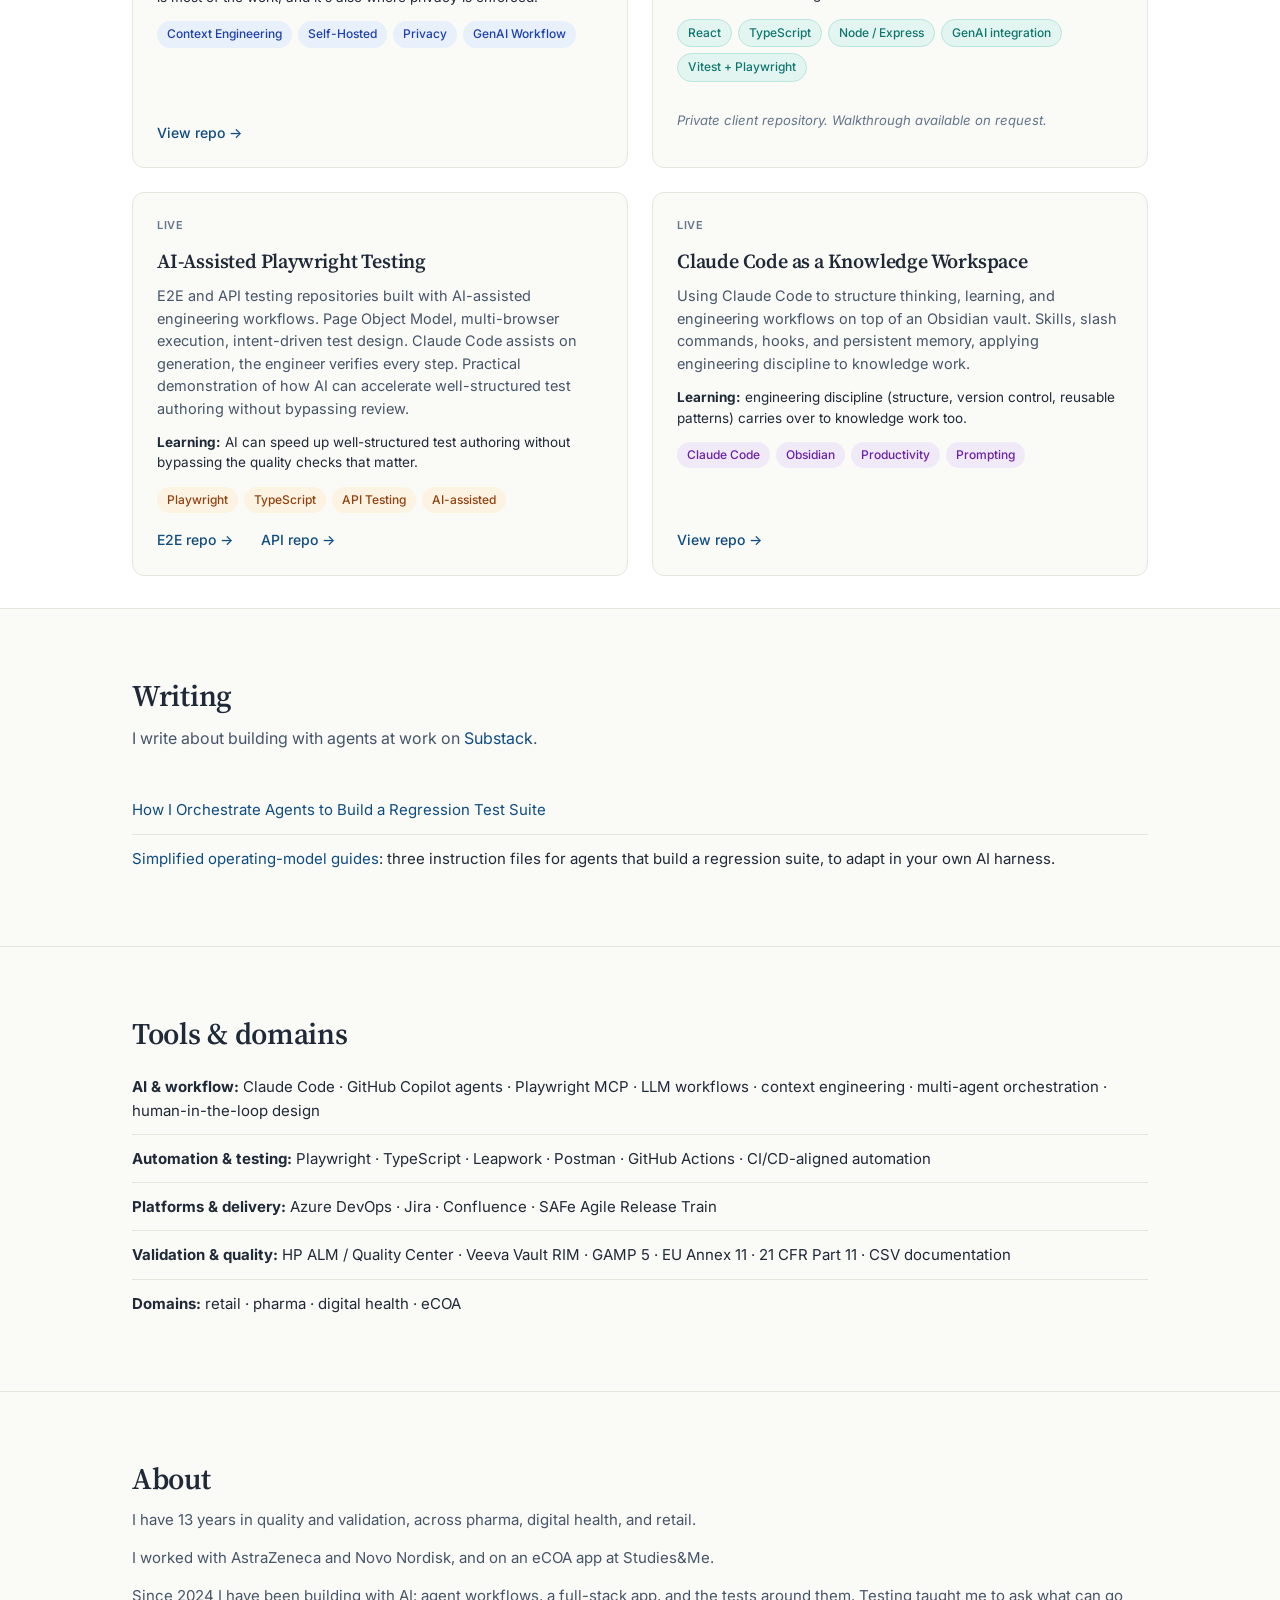
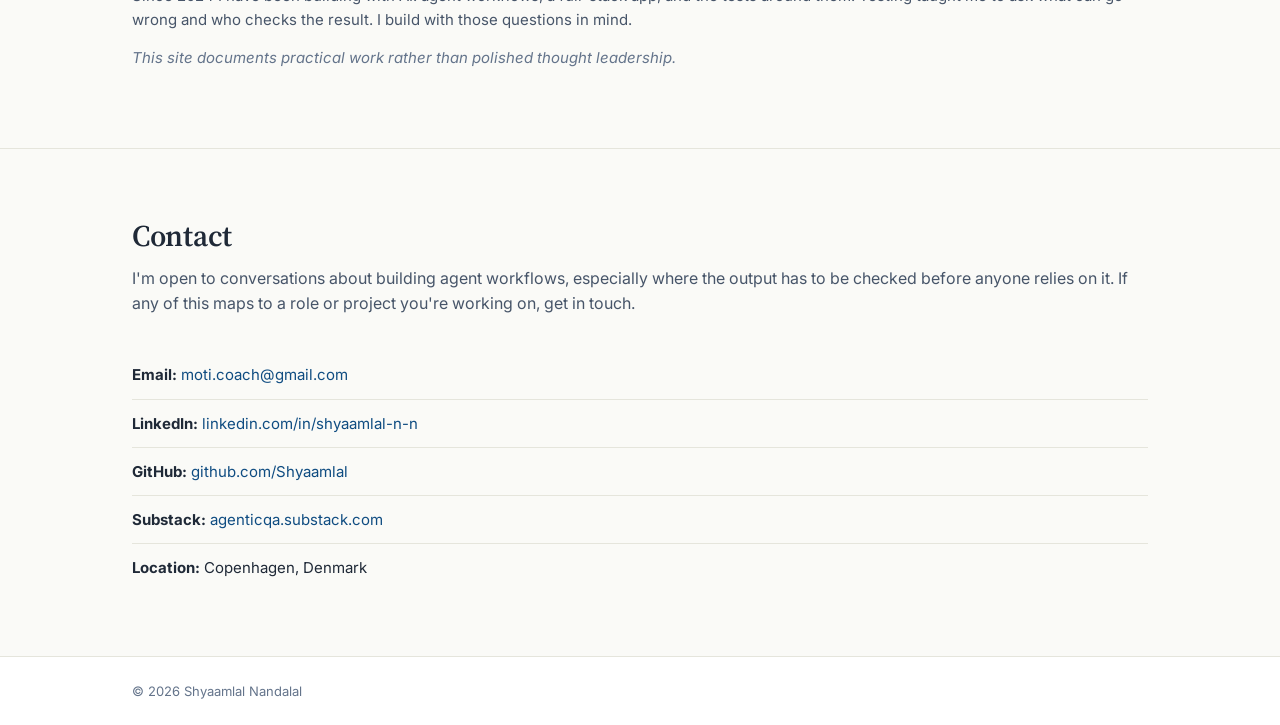
==== commit d69d9263: "Home page: remove Themes, Open to and Also built; merge Open to into Contact; trim the explorations " ====
--- a/index.html
+++ b/index.html
@@ -52,7 +52,7 @@
     <section id="explorations" class="explorations">
       <div class="container">
         <h3 class="section-title">Selected explorations</h3>
-        <p class="section-lede">Open-source projects and frameworks I've built. Each one is a concrete attempt at a real problem, not theory.</p>
+        <p class="section-lede">Open-source projects and frameworks I've built.</p>
 
         <div class="explorations-grid">
 
@@ -162,18 +162,6 @@
       </div>
     </section>
 
-    <section id="also-built" class="themes-about">
-      <div class="container">
-        <h3 class="section-title">Also built</h3>
-        <p class="section-lede">Smaller AI-assisted builds that show range.</p>
-        <ul class="theme-list">
-          <li><strong>Data-visualisation reports:</strong> multi-chart HTML assessment reports (radar, doughnut, and gauge charts) generated from structured data.</li>
-          <li><strong>LLM chatbots:</strong> custom-UI chatbots with system-prompt and persona design, guardrails, and a generative-AI API integration.</li>
-          <li><strong>Document automation:</strong> programmatic generation of formatted documents from structured input.</li>
-        </ul>
-      </div>
-    </section>
-
     <section id="writing" class="themes-about">
       <div class="container">
         <h3 class="section-title">Writing</h3>
@@ -198,31 +186,11 @@
       </div>
     </section>
 
-    <section id="open-to" class="themes-about">
-      <div class="container">
-        <h3 class="section-title">Open to</h3>
-        <ul class="theme-list">
-          <li>Conversations about building agent workflows, especially where the output has to be checked before anyone relies on it.</li>
-        </ul>
-      </div>
-    </section>
-
     <section class="themes-about">
-      <div class="container themes-about-inner">
-
-        <div class="themes">
-          <h3 class="section-title-small">Themes I keep returning to</h3>
-          <ul class="theme-list">
-            <li>Human oversight becomes more important, not less.</li>
-            <li>Traceability matters more when systems become probabilistic.</li>
-            <li>AI works best when embedded into existing workflows.</li>
-            <li>Reliability is often an operational problem before a technical one.</li>
-            <li>Good workflows reduce ambiguity and increase confidence.</li>
-          </ul>
-        </div>
+      <div class="container">
 
         <div id="about" class="about">
-          <h3 class="section-title-small">About</h3>
+          <h3 class="section-title">About</h3>
           <p>I have 13 years in quality and validation, across pharma, digital health, and retail.</p>
           <p>I worked with AstraZeneca and Novo Nordisk, and on an eCOA app at Studies&amp;Me.</p>
           <p>Since 2024 I have been building with AI: agent workflows, a full-stack app, and the tests around them. Testing taught me to ask what can go wrong and who checks the result. I build with those questions in mind.</p>
@@ -235,7 +203,7 @@
     <section id="contact" class="themes-about">
       <div class="container">
         <h3 class="section-title">Contact</h3>
-        <p class="section-lede">If any of this maps to a role or project you're working on, I'd welcome a short conversation.</p>
+        <p class="section-lede">I'm open to conversations about building agent workflows, especially where the output has to be checked before anyone relies on it. If any of this maps to a role or project you're working on, get in touch.</p>
         <ul class="theme-list">
           <li><strong>Email:</strong> <a href="mailto:moti.coach@gmail.com">moti.coach@gmail.com</a></li>
           <li><strong>LinkedIn:</strong> <a href="https://www.linkedin.com/in/shyaamlal-n-n/">linkedin.com/in/shyaamlal-n-n</a></li>
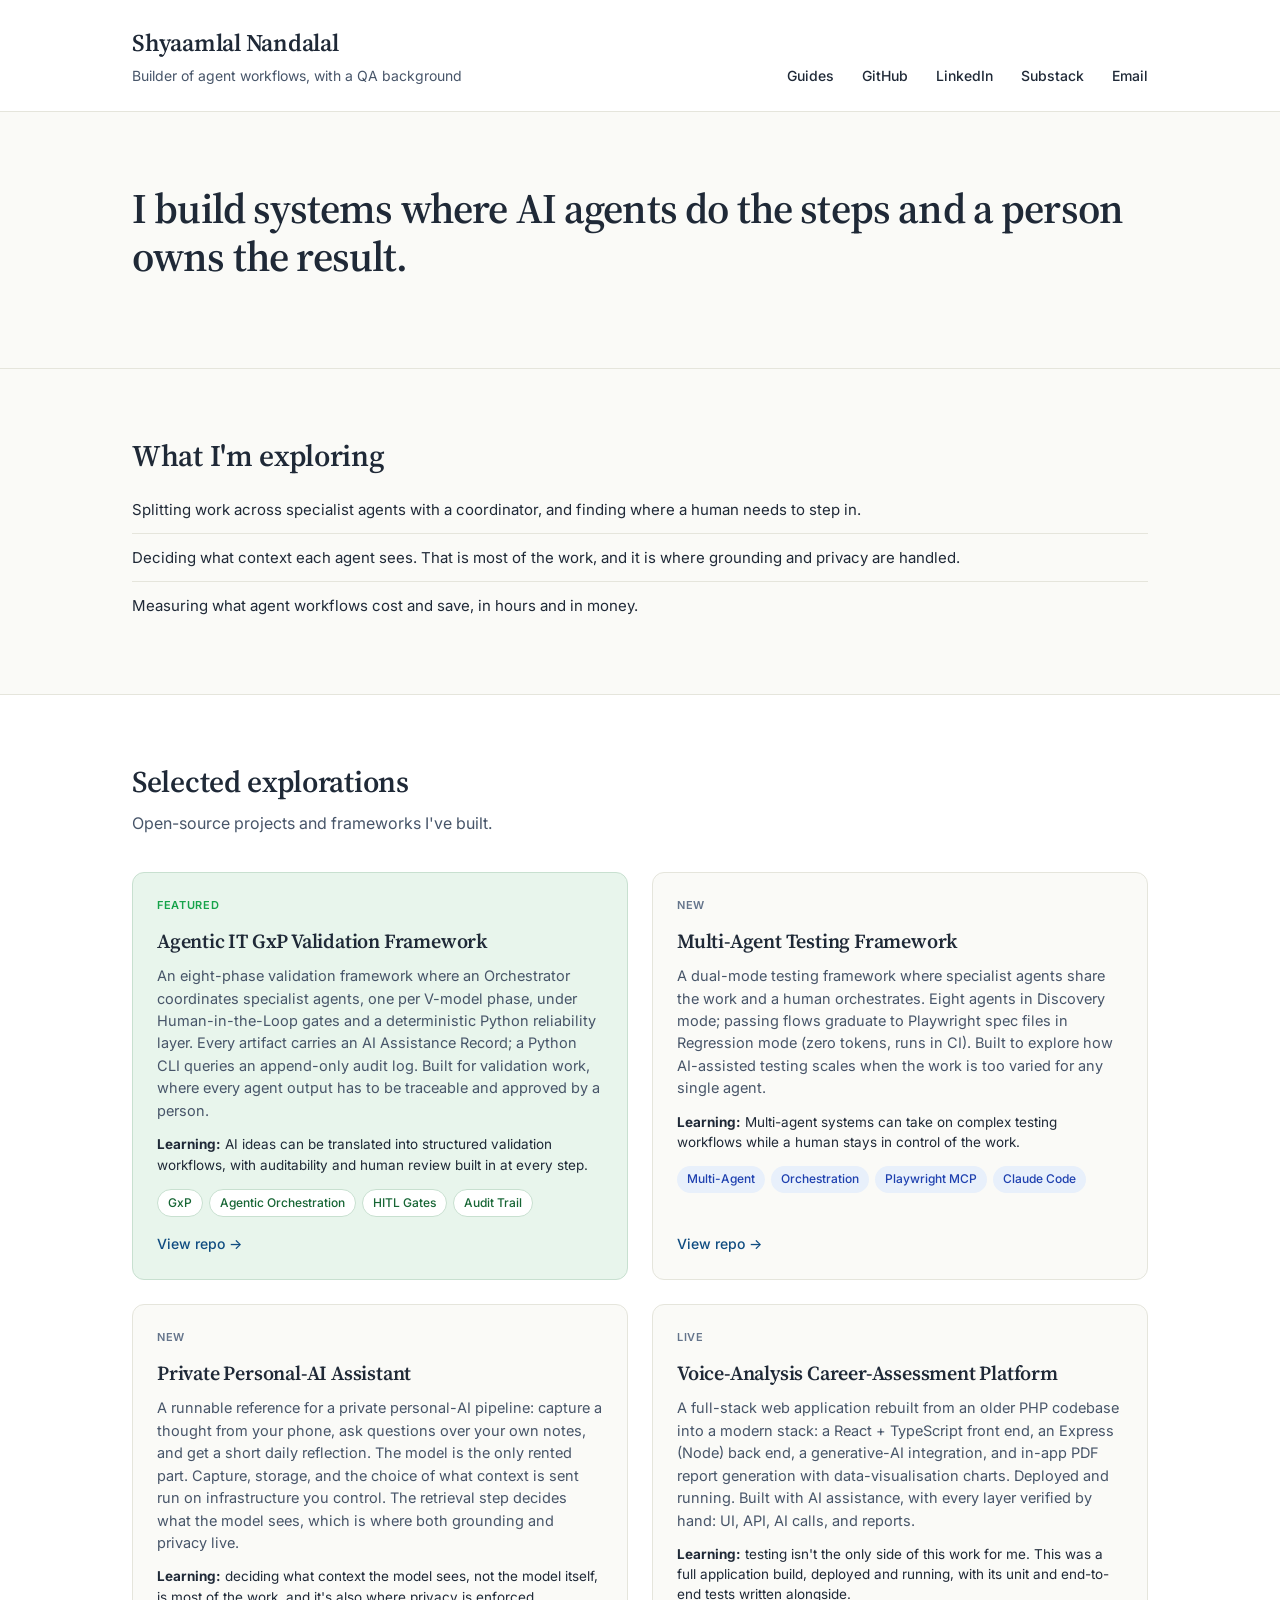
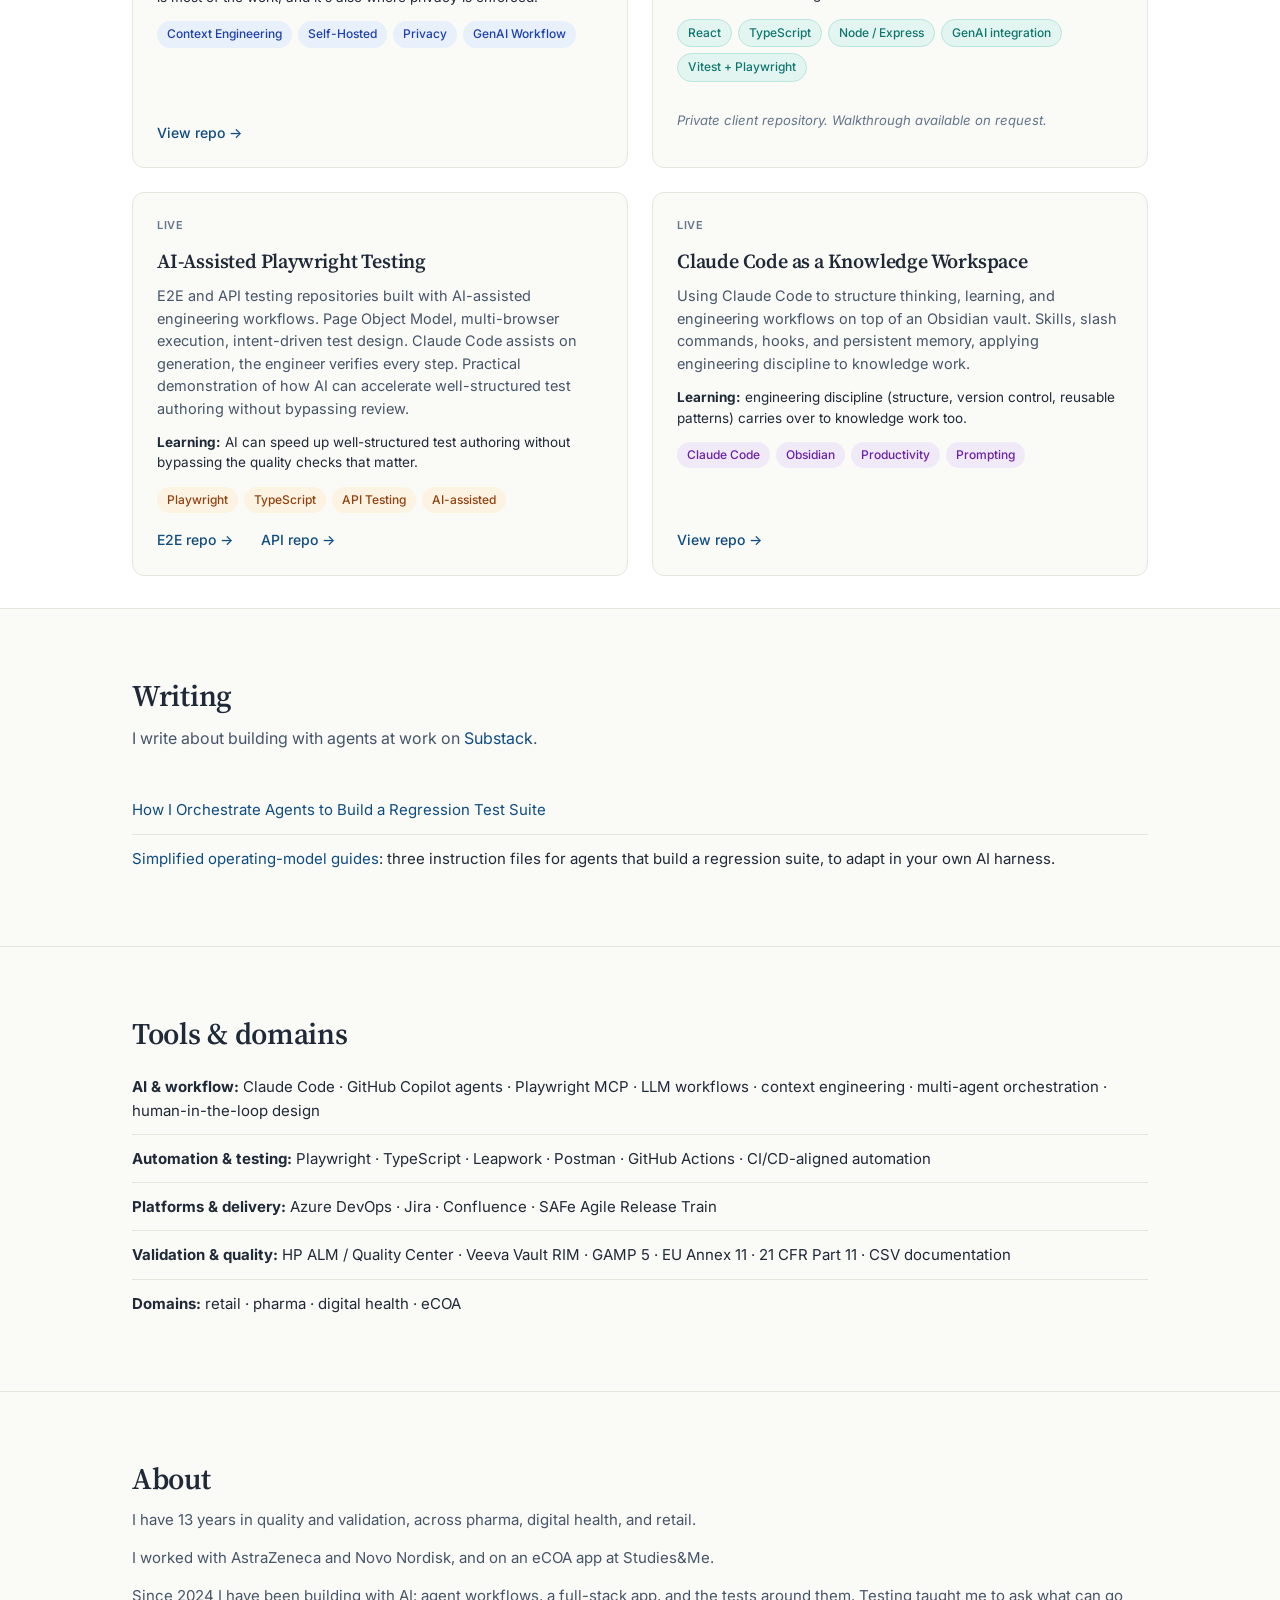
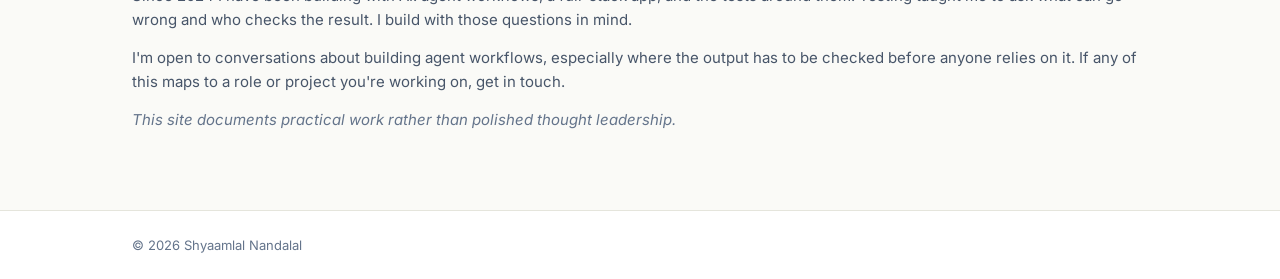
==== commit f4ddc883: "Home page: remove Contact (links are in the header); its lede moves to the end of About Co-Authored-" ====
--- a/index.html
+++ b/index.html
@@ -194,23 +194,10 @@
           <p>I have 13 years in quality and validation, across pharma, digital health, and retail.</p>
           <p>I worked with AstraZeneca and Novo Nordisk, and on an eCOA app at Studies&amp;Me.</p>
           <p>Since 2024 I have been building with AI: agent workflows, a full-stack app, and the tests around them. Testing taught me to ask what can go wrong and who checks the result. I build with those questions in mind.</p>
+          <p>I'm open to conversations about building agent workflows, especially where the output has to be checked before anyone relies on it. If any of this maps to a role or project you're working on, get in touch.</p>
           <p class="about-stance">This site documents practical work rather than polished thought leadership.</p>
         </div>
 
-      </div>
-    </section>
-
-    <section id="contact" class="themes-about">
-      <div class="container">
-        <h3 class="section-title">Contact</h3>
-        <p class="section-lede">I'm open to conversations about building agent workflows, especially where the output has to be checked before anyone relies on it. If any of this maps to a role or project you're working on, get in touch.</p>
-        <ul class="theme-list">
-          <li><strong>Email:</strong> <a href="mailto:moti.coach@gmail.com">moti.coach@gmail.com</a></li>
-          <li><strong>LinkedIn:</strong> <a href="https://www.linkedin.com/in/shyaamlal-n-n/">linkedin.com/in/shyaamlal-n-n</a></li>
-          <li><strong>GitHub:</strong> <a href="https://github.com/Shyaamlal">github.com/Shyaamlal</a></li>
-          <li><strong>Substack:</strong> <a href="https://agenticqa.substack.com">agenticqa.substack.com</a></li>
-          <li><strong>Location:</strong> Copenhagen, Denmark</li>
-        </ul>
       </div>
     </section>
 
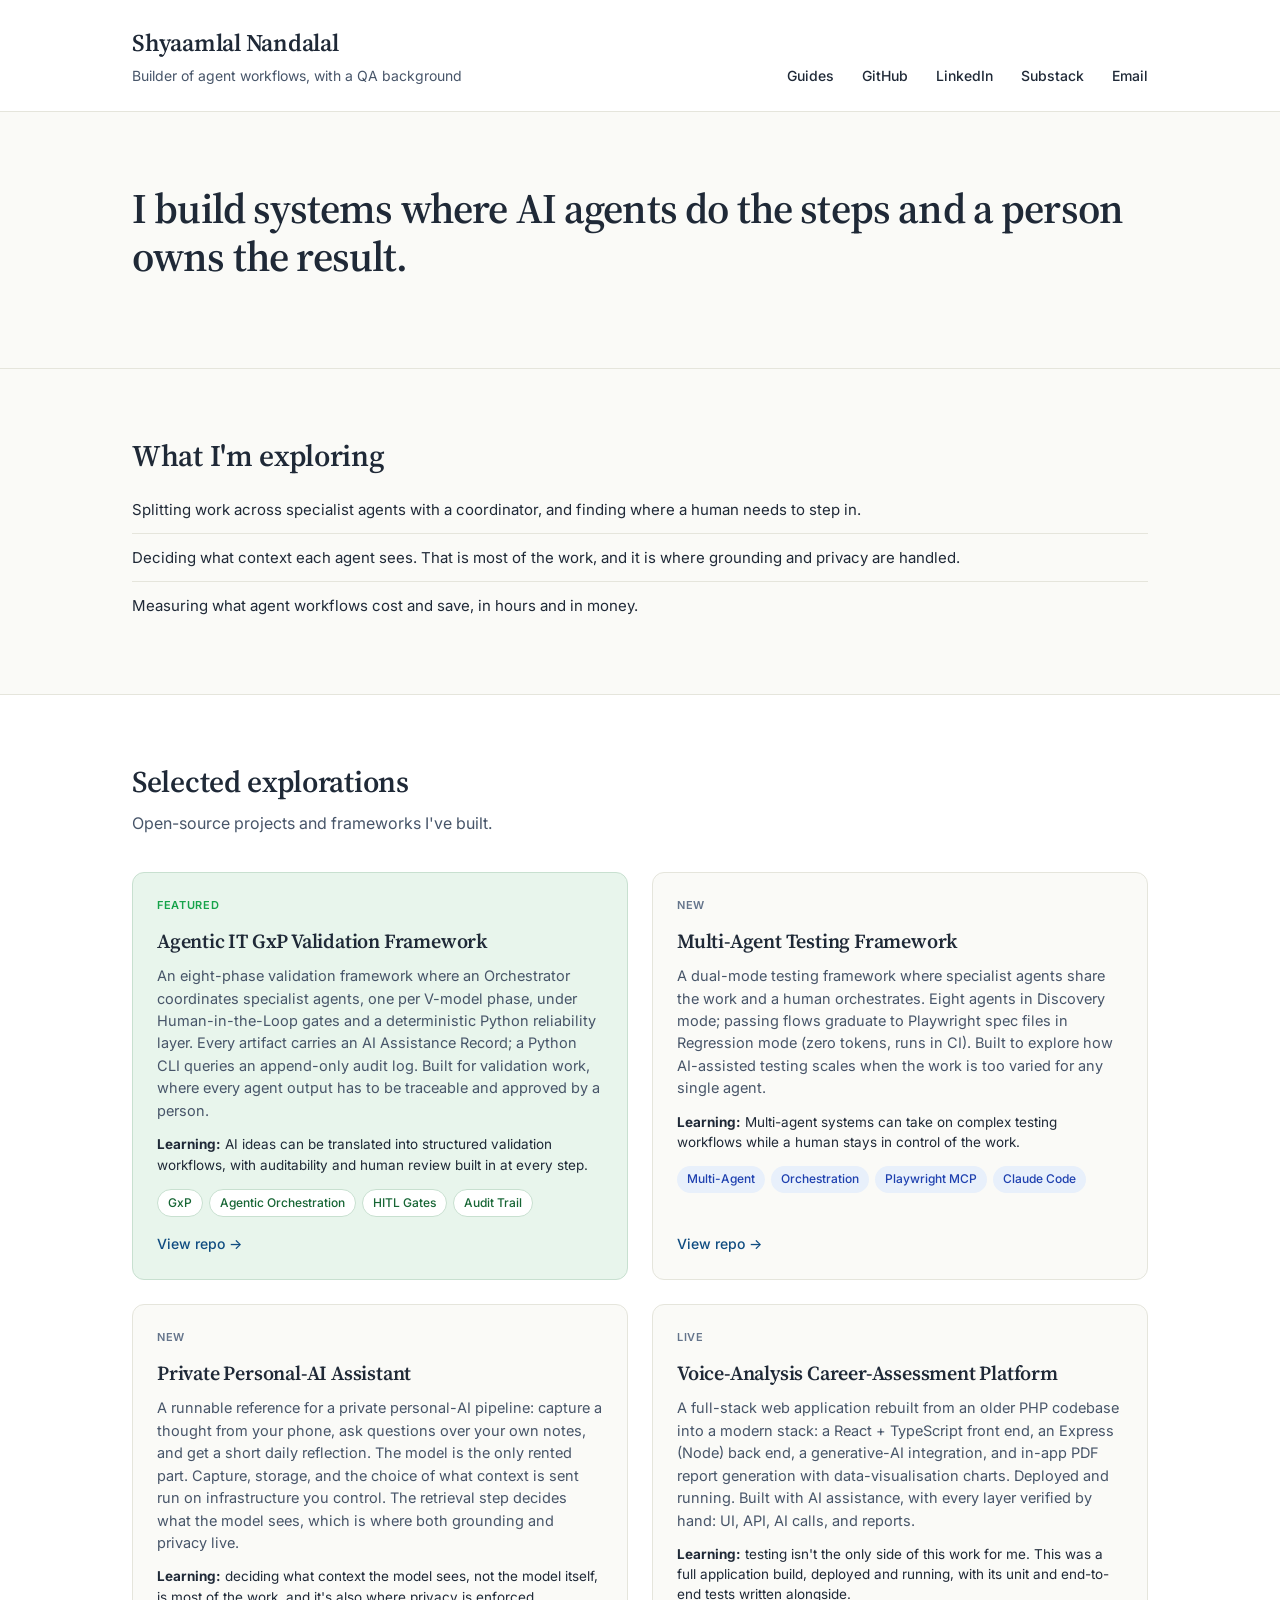
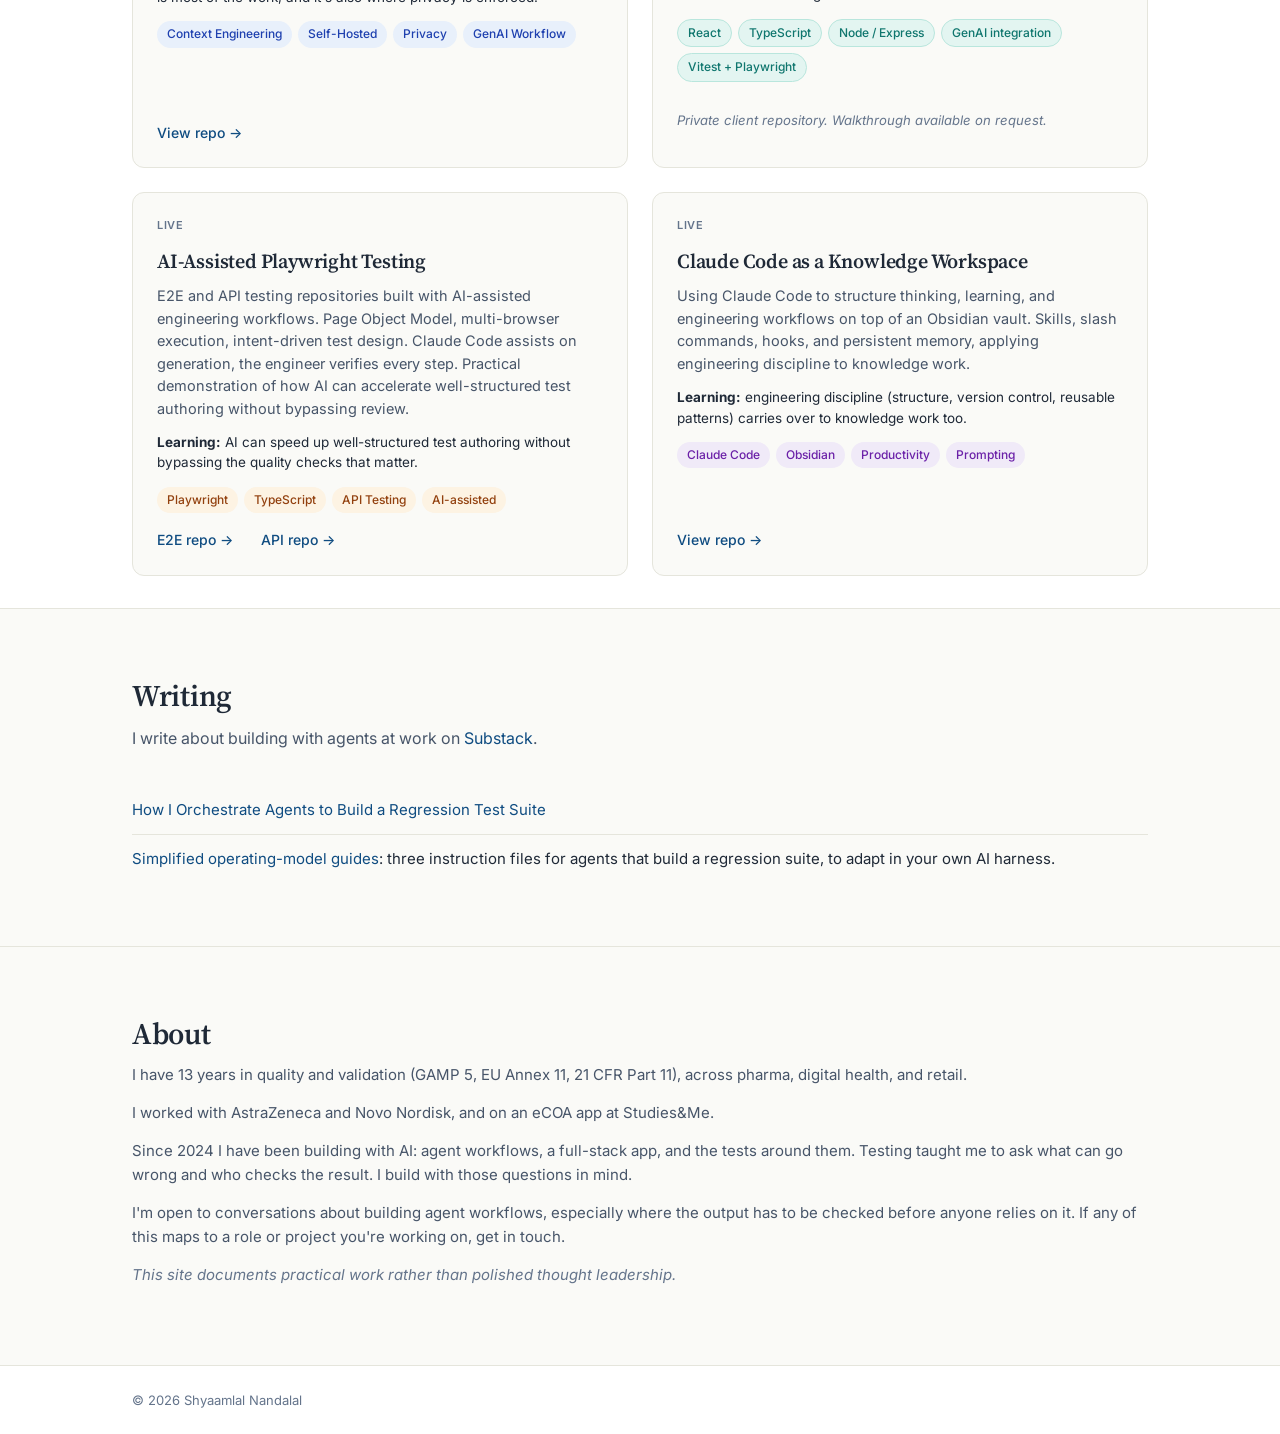
==== commit ba33f739: "Home page: remove Tools & domains; name the validation standards in About Co-Authored-By: Claude Opu" ====
--- a/index.html
+++ b/index.html
@@ -173,25 +173,12 @@
       </div>
     </section>
 
-    <section id="tools-domains" class="themes-about">
-      <div class="container">
-        <h3 class="section-title">Tools &amp; domains</h3>
-        <ul class="theme-list">
-          <li><strong>AI &amp; workflow:</strong> Claude Code · GitHub Copilot agents · Playwright MCP · LLM workflows · context engineering · multi-agent orchestration · human-in-the-loop design</li>
-          <li><strong>Automation &amp; testing:</strong> Playwright · TypeScript · Leapwork · Postman · GitHub Actions · CI/CD-aligned automation</li>
-          <li><strong>Platforms &amp; delivery:</strong> Azure DevOps · Jira · Confluence · SAFe Agile Release Train</li>
-          <li><strong>Validation &amp; quality:</strong> HP ALM / Quality Center · Veeva Vault RIM · GAMP 5 · EU Annex 11 · 21 CFR Part 11 · CSV documentation</li>
-          <li><strong>Domains:</strong> retail · pharma · digital health · eCOA</li>
-        </ul>
-      </div>
-    </section>
-
     <section class="themes-about">
       <div class="container">
 
         <div id="about" class="about">
           <h3 class="section-title">About</h3>
-          <p>I have 13 years in quality and validation, across pharma, digital health, and retail.</p>
+          <p>I have 13 years in quality and validation (GAMP 5, EU Annex 11, 21 CFR Part 11), across pharma, digital health, and retail.</p>
           <p>I worked with AstraZeneca and Novo Nordisk, and on an eCOA app at Studies&amp;Me.</p>
           <p>Since 2024 I have been building with AI: agent workflows, a full-stack app, and the tests around them. Testing taught me to ask what can go wrong and who checks the result. I build with those questions in mind.</p>
           <p>I'm open to conversations about building agent workflows, especially where the output has to be checked before anyone relies on it. If any of this maps to a role or project you're working on, get in touch.</p>
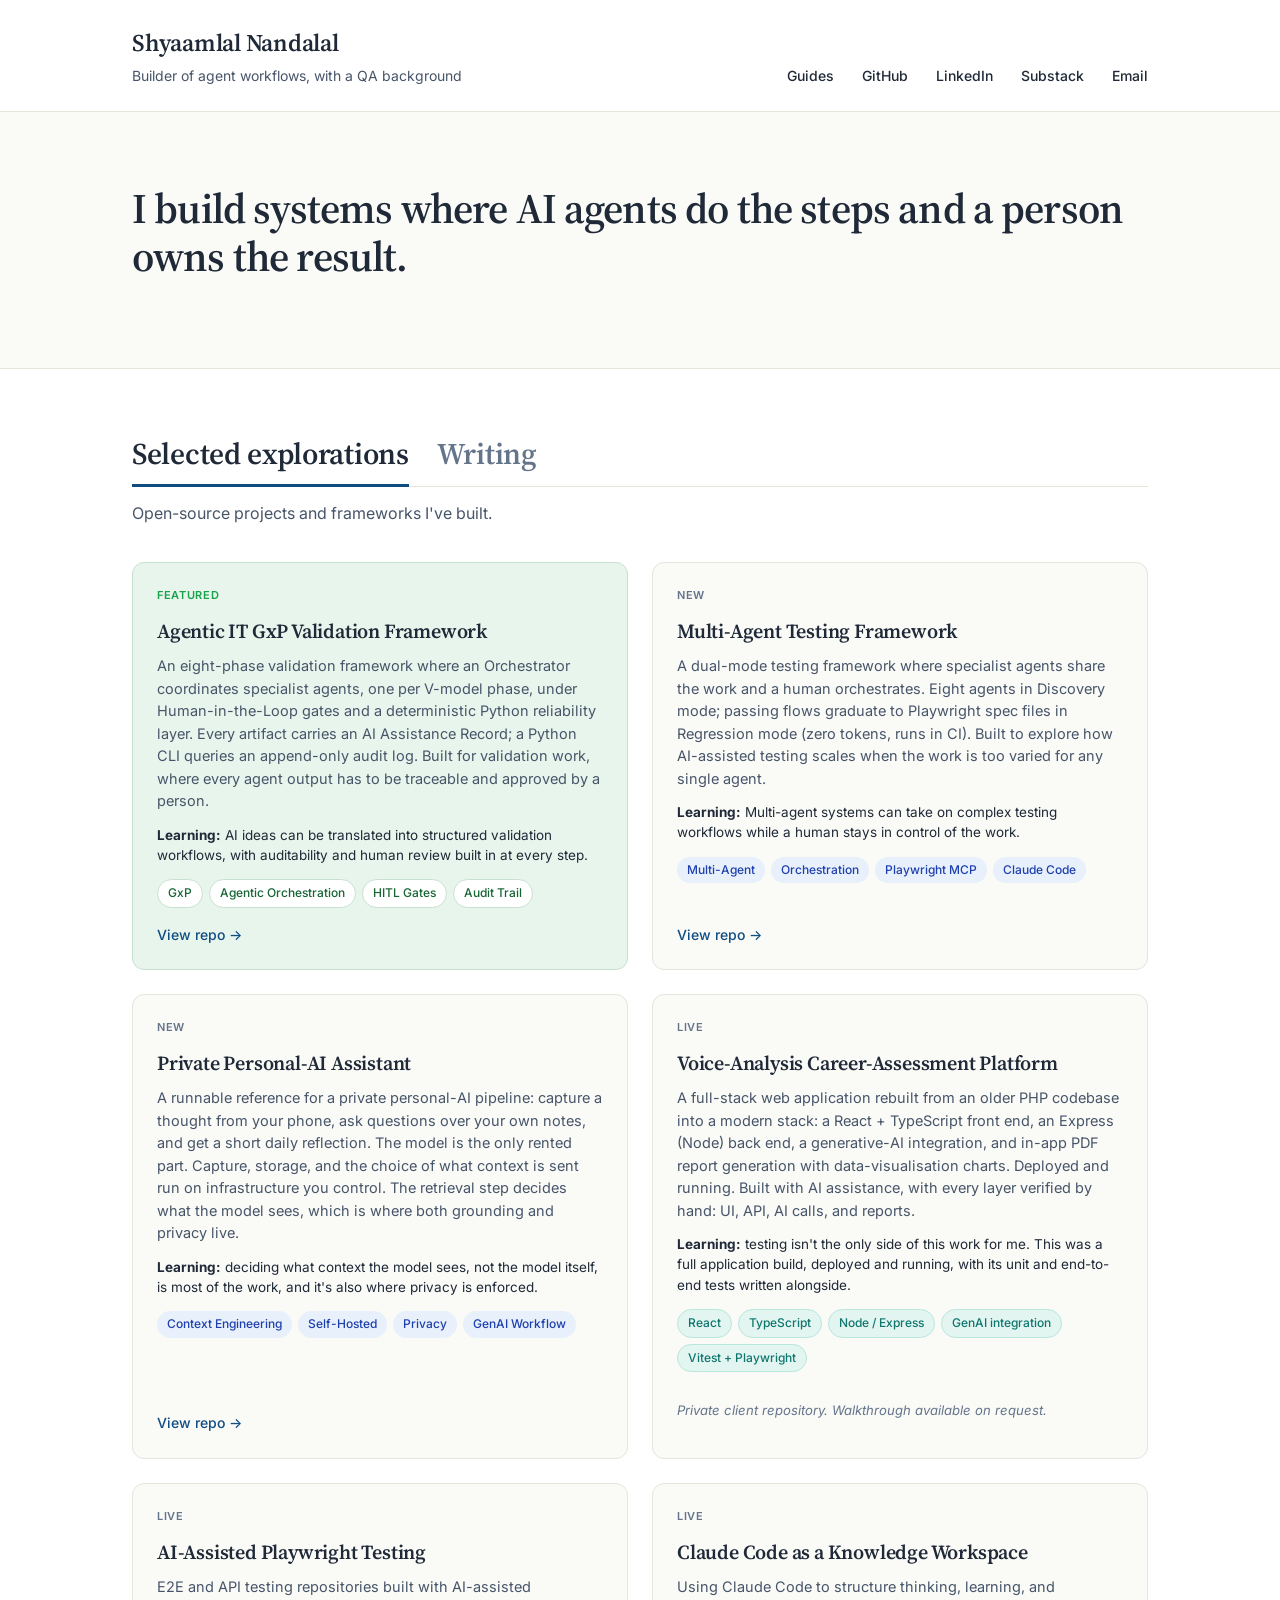
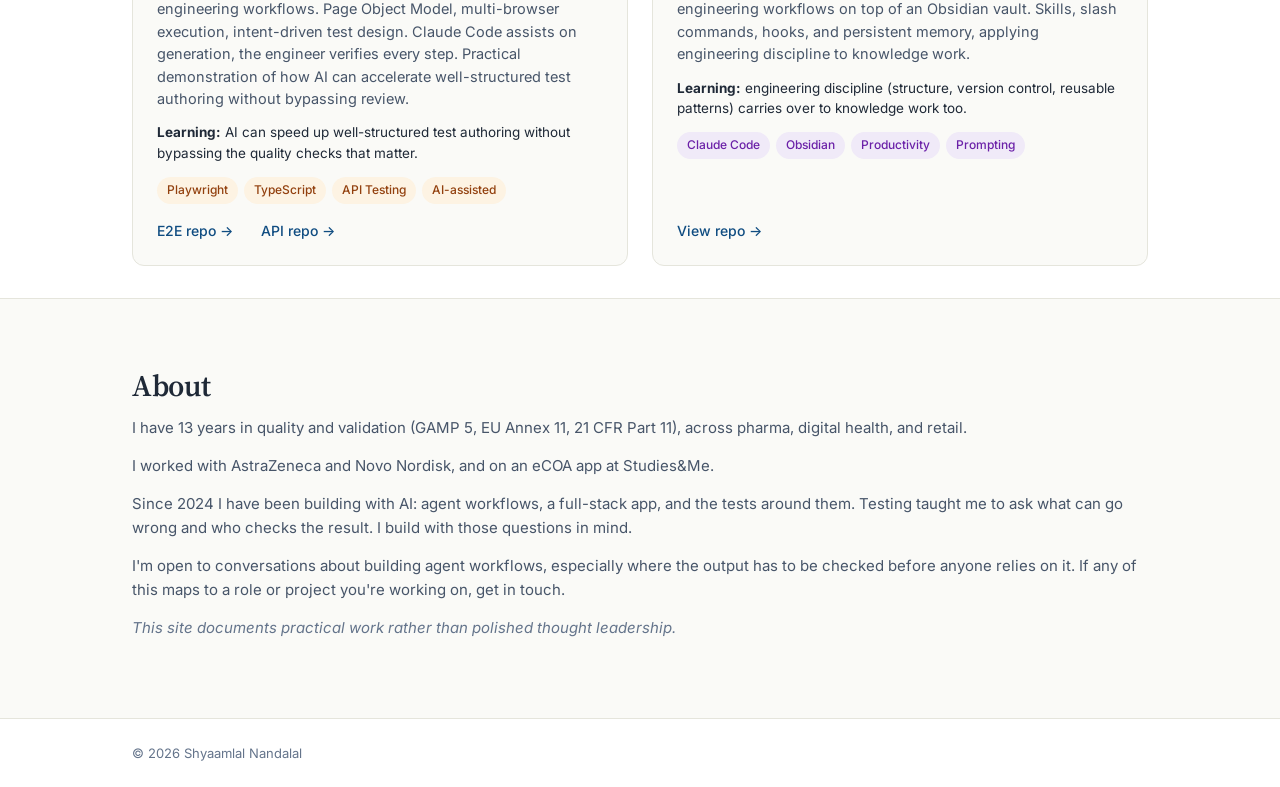
==== commit a6dfc8e0: "Home page: Selected explorations and Writing as tabs in one section; add the 29 Oct post; remove Wha" ====
--- a/index.html
+++ b/index.html
@@ -38,20 +38,14 @@
       </div>
     </section>
 
-    <section id="what-i-help-with" class="themes-about">
-      <div class="container">
-        <h3 class="section-title">What I'm exploring</h3>
-        <ul class="theme-list">
-          <li>Splitting work across specialist agents with a coordinator, and finding where a human needs to step in.</li>
-          <li>Deciding what context each agent sees. That is most of the work, and it is where grounding and privacy are handled.</li>
-          <li>Measuring what agent workflows cost and save, in hours and in money.</li>
-        </ul>
-      </div>
-    </section>
-
     <section id="explorations" class="explorations">
       <div class="container">
-        <h3 class="section-title">Selected explorations</h3>
+        <div class="tabs" role="tablist" aria-label="Work">
+          <button class="tab section-title" type="button" role="tab" id="tab-explorations" aria-controls="panel-explorations" aria-selected="true">Selected explorations</button>
+          <button class="tab section-title" type="button" role="tab" id="tab-writing" aria-controls="writing" aria-selected="false" tabindex="-1">Writing</button>
+        </div>
+
+        <div class="tab-panel" id="panel-explorations" role="tabpanel" aria-labelledby="tab-explorations">
         <p class="section-lede">Open-source projects and frameworks I've built.</p>
 
         <div class="explorations-grid">
@@ -159,17 +153,16 @@
           </article>
 
         </div>
-      </div>
-    </section>
-
-    <section id="writing" class="themes-about">
-      <div class="container">
-        <h3 class="section-title">Writing</h3>
-        <p class="section-lede">I write about building with agents at work on <a href="https://agenticqa.substack.com">Substack</a>.</p>
-        <ul class="theme-list">
-          <li><a href="https://agenticqa.substack.com/p/how-i-orchestrate-agents-to-build">How I Orchestrate Agents to Build a Regression Test Suite</a></li>
-          <li><a href="agentic-qa/">Simplified operating-model guides</a>: three instruction files for agents that build a regression suite, to adapt in your own AI harness.</li>
-        </ul>
+        </div>
+
+        <div class="tab-panel" id="writing" role="tabpanel" aria-labelledby="tab-writing">
+          <p class="section-lede">I write about building with agents at work on <a href="https://agenticqa.substack.com">Substack</a>.</p>
+          <ul class="theme-list">
+            <li><a href="https://agenticqa.substack.com/p/simplifying-the-agents-behind-my">Simplifying the agents behind my regression suite</a></li>
+            <li><a href="agentic-qa/">Simplified operating-model guides</a>: three instruction files for agents that build a regression suite, to adapt in your own AI harness.</li>
+            <li><a href="https://agenticqa.substack.com/p/how-i-orchestrate-agents-to-build">How I Orchestrate Agents to Build a Regression Test Suite</a></li>
+          </ul>
+        </div>
       </div>
     </section>
 
@@ -196,5 +189,31 @@
     </div>
   </footer>
 
+  <script>
+  // Tabs for Selected explorations / Writing. Without JS both panels simply show, one after the other.
+  (function () {
+    var tabs = Array.prototype.slice.call(document.querySelectorAll('.tabs [role="tab"]'));
+    function select(tab, focus) {
+      tabs.forEach(function (t) {
+        var on = t === tab;
+        t.setAttribute('aria-selected', on);
+        t.tabIndex = on ? 0 : -1;
+        document.getElementById(t.getAttribute('aria-controls')).hidden = !on;
+      });
+      if (focus) tab.focus();
+    }
+    tabs.forEach(function (t, i) {
+      t.addEventListener('click', function () { select(t); });
+      t.addEventListener('keydown', function (e) {
+        if (e.key === 'ArrowRight' || e.key === 'ArrowLeft') {
+          select(tabs[(i + (e.key === 'ArrowRight' ? 1 : tabs.length - 1)) % tabs.length], true);
+          e.preventDefault();
+        }
+      });
+    });
+    select(location.hash === '#writing' ? tabs[1] : tabs[0]);
+  })();
+  </script>
+
 </body>
 </html>
--- a/style.css
+++ b/style.css
@@ -332,6 +332,29 @@
   font-size: 14px;
 }
 
+/* Tabs: Selected explorations / Writing share one section */
+.tabs {
+  display: flex;
+  flex-wrap: wrap;
+  gap: 4px 28px;
+  margin: 0 0 14px;
+  border-bottom: 1px solid var(--border);
+}
+.tab {
+  background: none;
+  border: none;
+  border-bottom: 3px solid transparent;
+  margin: 0 0 -1px;
+  padding: 0 0 10px;
+  color: var(--text-soft);
+  cursor: pointer;
+}
+.tab[aria-selected="true"] { color: var(--text); border-bottom-color: var(--accent); }
+.tab:hover { color: var(--text); }
+.tab:focus-visible { outline: 2px solid var(--accent); outline-offset: 4px; }
+.tab-panel[hidden] { display: none; }
+#writing .theme-list li { font-size: 16px; }
+
 /* ========== THEMES + ABOUT ========== */
 .themes-about {
   padding: 64px 0;
@@ -404,6 +427,7 @@
   .explorations-grid { grid-template-columns: 1fr; }
   .themes-about-inner { grid-template-columns: 1fr; gap: 40px; }
   .container { padding: 0 20px; }
+  .tab.section-title { font-size: 22px; }
 }
 
 @media (max-width: 480px) {
